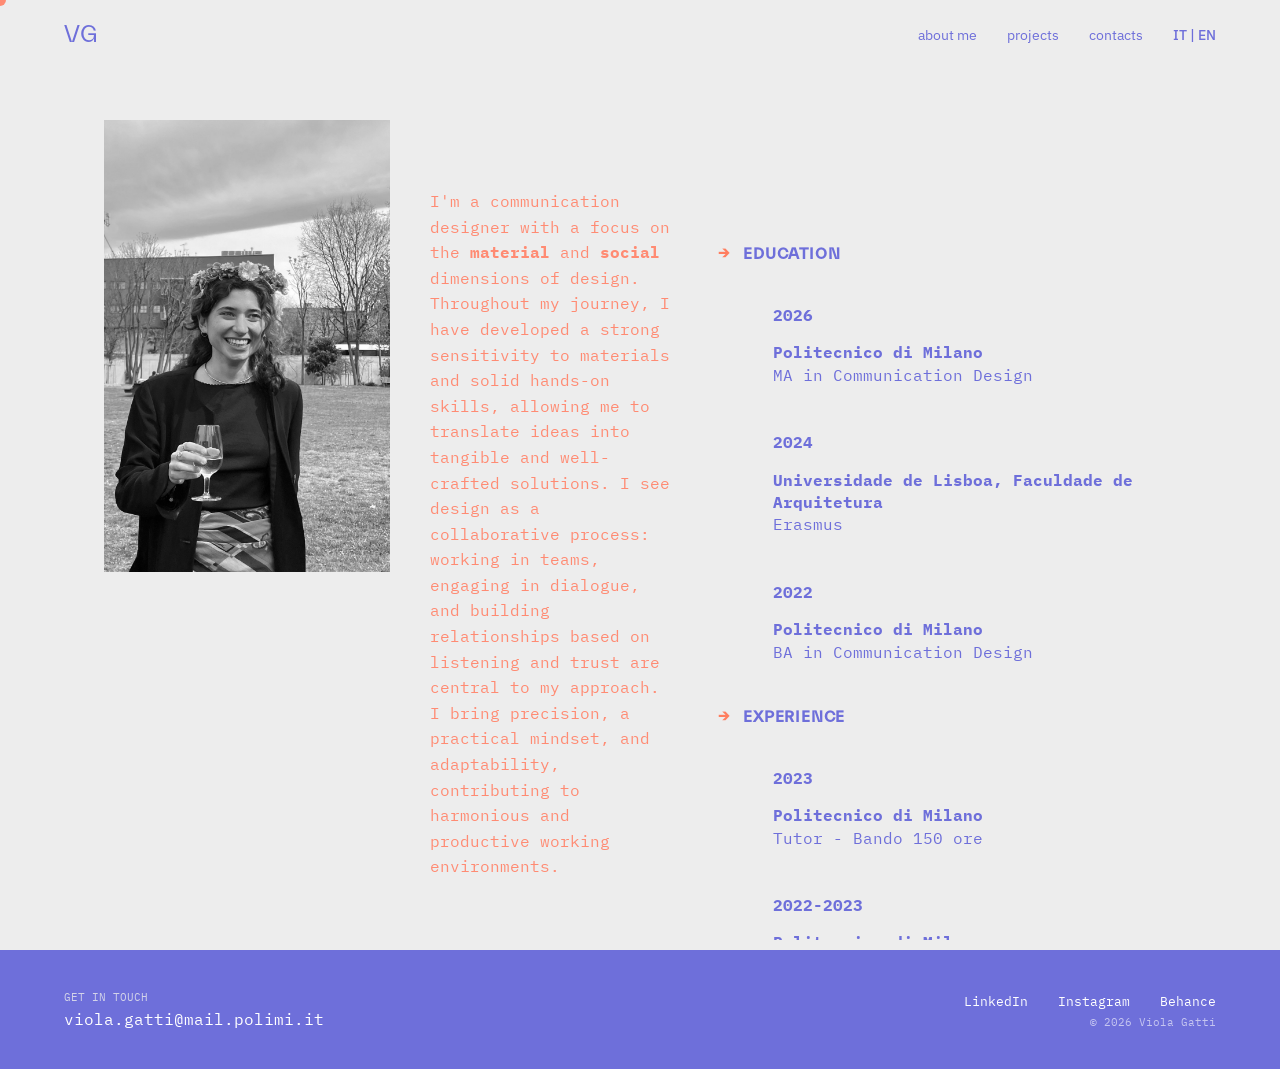
==== about.html @ 00b9f9e7 "cambio font, miglioramento hero mobile, link vimeo" ====
<!DOCTYPE html>
<html lang="it">
<head>
    <meta charset="UTF-8">
    <meta name="viewport" content="width=device-width, initial-scale=1.0">
    <title>About Me | Viola Gatti</title>
    <link rel="stylesheet" href="style.css">
    <link href="https://fonts.googleapis.com/css2?family=IBM+Plex+Sans:wght@400;500&family=IBM+Plex+Mono&display=swap" rel="stylesheet">
    <link href="https://fonts.cdnfonts.com/css/uncut-sans" rel="stylesheet">
</head>
<body>

    <div id="cursor-effect"></div>

 <header>
    <div class="header-content">
        <a href="index.html" class="logo" style="text-decoration: none;">VG</a>
        
        <div class="burger" id="burger">
            <span></span>
            <span></span>
        </div>

        <nav id="nav-menu">
            <a href="about.html">about me</a>
            <a href="projects.html">projects</a>
            <a href="#contacts">contacts</a>
            <span class="lang-switch">IT | EN</span>
        </nav>
    </div>
</header>

    <main class="about-container">
    <!-- Colonna 1: Immagine fissa -->
    <div class="col-image">
        <img src="links/IMG-26marzo.jpg" alt="Viola Gatti" class="fixed-img">
    </div>

    <!-- Colonna 2: Testo Mono al bottom (Larghezza aumentata) -->
    <div class="col-info">
        <div class="info-bottom">
            <p>I'm a communication designer with a focus on the <span class="trigger-word">material</span> and <span class="trigger-word">social</span> dimensions of design. Throughout my journey, I have developed a strong sensitivity to materials and solid hands-on skills, allowing me to translate ideas into tangible and well-crafted solutions. I see design as a collaborative process: working in teams, engaging in dialogue, and building relationships based on listening and trust are central to my approach. I bring precision, a practical mindset, and adaptability, contributing to harmonious and productive working environments.</p>
        </div>
    </div>

    <!-- Colonna 3: Testo lungo (La più larga, scorrevole) -->
    <div class="col-text">
        <div class="scroll-content">
            
            <section class="resume-section">
                <p class="section-title"><span class="arrow">→</span> EDUCATION</p>
                
                <div class="resume-item">
                     <span class="year">2026</span>
                         <p class="details">
                             Politecnico di Milano<br>
                     <span style="font-weight: 400;">MA in Communication Design</span>
                         </p>
                </div>

                <div class="resume-item">
                     <span class="year">2024</span>
                         <p class="details">
                             Universidade de Lisboa, Faculdade de Arquitetura<br>
                     <span style="font-weight: 400;">Erasmus</span>
                         </p>
                </div>

                <div class="resume-item">
                     <span class="year">2022</span>
                         <p class="details">
                             Politecnico di Milano<br>
                     <span style="font-weight: 400;">BA in Communication Design</span>
                         </p>
                </div>
            </section>

            <section class="resume-section">
                <p class="section-title"><span class="arrow">→</span> EXPERIENCE</p>
                
                <div class="resume-item">
                     <span class="year">2023</span>
                         <p class="details">
                             Politecnico di Milano<br>
                     <span style="font-weight: 400;">Tutor - Bando 150 ore</span>
                         </p>
                </div>

               <div class="resume-item">
                     <span class="year">2022-2023</span>
                         <p class="details">
                             Politecnico di Milano<br>
                     <span style="font-weight: 400;">Teaching Assistant at Visual Elements of Design Lab</span>
                         </p>
                </div>

                <div class="resume-item">
                     <span class="year">2022</span>
                         <p class="details">
                             Politecnico di Milano, DCxW Design Department<br>
                     <span style="font-weight: 400;">Collaborator in creative workshops “Tracce 0.18”</span>
                         </p>
                </div>
            </section>
                <a href="links/CV_2026ViolaGatti.pdf" download class="cv-link">
                    <span>DOWNLOAD MY CV</span> &rarr;
                </a>

        </div>
    </div>
</main>
</body>

<footer class="site-footer">
    <div class="footer-content">
        <div class="footer-left">
            <p class="footer-label">Get in touch</p>
            <a href="mailto:viola.gatti@mail.polimi.it" class="footer-email">viola.gatti@mail.polimi.it</a>
        </div>
        <div class="footer-right">
            <div class="social-links">
                <a href="www.linkedin.com/in/viola-gatti-772880324">LinkedIn</a>
                <a href="#">Instagram</a>
                <a href="#">Behance</a>
            </div>
            <p class="copyright">© 2026 Viola Gatti</p>
        </div>
    </div>
</footer>

<div id="hover-preview-container"></div>

<script>
     const cursor = document.getElementById('cursor-effect');
            document.addEventListener('mousemove', (e) => {
        // Usiamo requestAnimationFrame per prestazioni migliori durante lo scroll
        requestAnimationFrame(() => {
            cursor.style.left = e.clientX + 'px';
            cursor.style.top = e.clientY + 'px';
             });
         });
         
                 const burger = document.getElementById('burger');
        const nav = document.getElementById('nav-menu');

        burger.addEventListener('click', () => {
            nav.classList.toggle('active');
            burger.classList.toggle('active'); // Fa incrociare le linee e le colora di arancione
        });

        // Chiudi il menu quando clicchi un link
        document.querySelectorAll('nav a').forEach(link => {
            link.addEventListener('click', () => {
                nav.classList.remove('active');
                burger.classList.remove('active');
            });
        });
        
        // --- LOGICA TRIGGER WORDS ---
const triggers = document.querySelectorAll('.trigger-word');
const previewContainer = document.getElementById('hover-preview-container');
const preloadedImages = {};

// Precaricamento
triggers.forEach(trigger => {
    const src = trigger.getAttribute('data-img');
    if (src) {
        const img = new Image();
        img.src = src;
        preloadedImages[src] = img;
    }
});

triggers.forEach(trigger => {
    trigger.addEventListener('mouseenter', () => {
        const imgSrc = trigger.getAttribute('data-img');
        
        if (preloadedImages[imgSrc]) {
            while (previewContainer.firstChild) {
                previewContainer.removeChild(previewContainer.firstChild);
            }
            
            // Aggiungiamo l'immagine
            previewContainer.appendChild(preloadedImages[imgSrc]);
            previewContainer.style.display = 'block';
        }
    });

    trigger.addEventListener('mousemove', (e) => {
        requestAnimationFrame(() => {
            // Posizionamento rispetto al cursore
            previewContainer.style.left = (e.clientX + 20) + 'px';
            previewContainer.style.top = (e.clientY - 150) + 'px';
        });
    });

    trigger.addEventListener('mouseleave', () => {
        previewContainer.style.display = 'none';
        previewContainer.innerHTML = '';
    });
}); // Qui si chiude correttamente il forEach
</script>
---- style.css ----
@font-face {
    font-family: 'Everett';
    src: url('fonts/Everett-Light.otf') format('opentype');
    font-weight: 300; /* Light */
    font-style: normal;
}

@font-face {
    font-family: 'Everett';
    src: url('fonts/Everett-Regular.otf') format('opentype');
    font-weight: 400; /* Regular */
    font-style: normal;
}

@font-face {
    font-family: 'Everett';
    src: url('fonts/Everett-Medium.otf') format('opentype');
    font-weight: 500; /* Medium */
    font-style: normal;
}

/* Reset e Variabili */
* {
    margin: 0;
    padding: 0;
    box-sizing: border-box;
}

:root {
    --bg-color: #EDEDED;
    --primary: #6E6FDA;
    --secondary: #FF8B73;
    --font-main: 'Everett', sans-serif;
    --font-menu: 'IBM Plex Sans', sans-serif; 
}

body {
    background-color: var(--bg-color);
    font-family: var(--font-main);
    overflow: hidden;
    cursor: none;
}
body, html {
    overflow-x: hidden;
    overflow-y: auto;
    height: auto;
}

/* Header */
header {
    height: 70px;
    width: 100%;
    position: fixed;
    top: 0;
    left: 0;
    display: flex;
    align-items: center;
    padding: 0 5%;
    z-index: 1000;
}

.header-content {
    width: 100%;
    display: flex;
    justify-content: space-between;
    align-items: center;
}

.logo {
    font-weight: medium;
    font-size: 1.5rem;
    color: var(--primary);
}

nav a {
    font-family: var(--font-menu);
    text-decoration: none;
    color: var(--primary);
    margin-left: 30px;
    font-size: 0.85rem;
    font-weight: 400;
    text-transform: lowercase; /* Mantiene about me, projects, contacts minuscoli */
    transition: color 0.3s ease;
    display: block;
}

.lang-switch {
    font-family: var(--font-menu);
    color: var(--primary);
    margin-left: 30px;
    font-size: 0.85rem;
    font-weight: 500; /* Leggermente più marcato per lo switch */
    text-transform: uppercase; /* Forza IT | EN in maiuscolo */
    cursor: pointer;
}

nav a:hover, .lang-switch:hover {
    color: var(--secondary);
}


.about-container {
    width: 100%;
    background-color: var(--bg-color);
    padding: 100px 5% 50px 5%;
    margin-top: 50px;
}

/*--- FOOTER A STRISCIA ---*/
.site-footer {
    width: 100%;
    background-color: var(--primary); /* Colore principale come sfondo */
    padding: 40px 5%; /* Ridotto il padding per renderlo una fascia più compatta */
    margin-top: 0;
    z-index: 100;
}

.footer-content {
    display: flex;
    justify-content: space-between;
    align-items: center; /* Allineamento centrale per un look più pulito */
    margin: 0 auto;
}

.footer-left {
    display: flex;
    flex-direction: column;
    gap: 5px;
}

.footer-label {
    font-family: 'IBM Plex Mono', monospace;
    color: #ededed; /* Colore chiaro per contrasto */
    font-size: 0.7rem;
    text-transform: uppercase;
    margin-bottom: 0;
    opacity: 0.8;
}

.footer-email {
    font-family: 'IBM Plex Mono', monospace; /* Cambiato a Mono per coerenza */
    font-size: 1rem; /* Mail molto più piccola rispetto a prima */
    font-weight: 400;
    color: #ffffff;
    text-decoration: none;
    transition: opacity 0.3s ease;
}

.footer-email:hover {
    opacity: 0.7;
    color: #ffffff; /* Evitiamo che cambi colore se non necessario */
}

.footer-right {
    text-align: right;
    font-family: 'IBM Plex Mono', monospace;
    color: #ffffff;
}

.social-links {
    margin-bottom: 5px;
}

.social-links a {
    color: #ffffff;
    text-decoration: none;
    font-size: 0.8rem;
    margin-left: 20px;
    transition: opacity 0.3s ease;
}

.social-links a:hover {
    opacity: 0.7;
}

.copyright {
    font-size: 0.7rem;
    opacity: 0.6;
    margin: 0;
}

/* Fix per Mobile */
@media screen and (max-width: 768px) {
    .footer-content {
        flex-direction: column;
        align-items: flex-start;
        gap: 30px;
    }
    .footer-right {
        text-align: left;
    }
    .social-links a {
        margin-left: 0;
        margin-right: 15px;
    }
}

/* Cursore Stato normale: Arancione */
#cursor-effect {
    position: fixed;
    width: 12px;
    height: 12px;
    background-color: var(--secondary); /* Arancione */
    border-radius: 50%;
    pointer-events: none;
    z-index: 10000;
    transform: translate(-50%, -50%);
    mix-blend-mode: normal; 
    transition: background-color 0.3s ease, transform 0.2s ease;
}

/* Stato sulla Hero: Diventa Viola */
#cursor-effect.cursor-hero {
    background-color: var(--primary) !important; /* Forza il Viola */
    transform: translate(-50%, -50%) scale(1.2); /* Lo ingrandiamo un po' per l'effetto */
}

/* Opzionale: un leggero feedback quando clicchi */
#cursor-effect:active {
    transform: translate(-50%, -50%) scale(0.8);
}

/* Hero posizionata in fondo con fix per mobile */
.hero {
    height: 100vh;
    height: 100dvh; /* Altezza dinamica che ignora le barre del browser mobile */
    width: 100%;
    display: flex;
    flex-direction: column;
    justify-content: flex-end; 
    padding-bottom: 4vh;
}

.hero-bottom-container {
    width: 100%; /* Larghezza quasi totale */
    margin: 0;
    display: flex;
    flex-direction: column;
}

.hero-subtitle {
    color: var(--primary);
    font-size: 4vw; /* Puoi regolare leggermente se vuoi i caratteri più grandi/piccoli */
    line-height: 1;
    text-transform: lowercase;
    width: 100%; /* Forza la larghezza totale */
    display: flex;
    justify-content: space-between; /* Distribuisce il contenuto sul 100% della riga */
    margin-bottom: 0.5vw;
}

/* Assicurati che anche il titolo abbia la larghezza piena */
.hero-title {
    color: var(--primary);
    font-size: 15.5vw;
    line-height: 0.8;
    white-space: nowrap;
    width: 100%; /* Forza la larghezza totale */
    justify-content: space-between;
    text-align: justify;
    text-align-last: justify; 
    margin: 0;
    letter-spacing: -0.02em; /* Opzionale: per un look più compatto e pro */
    text-decoration: none
}

/* Rimuove la sottolineatura di default e imposta il colore ereditato */
.hero-link {
    text-decoration: none;
    color: inherit; 
    transition: color 0.3s ease;
}

/* Effetto Hover: la scritta diventa arancione */
.hero-link:hover {
    color: var(--secondary); /* Usa la tua variabile arancione */
}

@media screen and (max-width: 768px) {
    /* Ancoraggio estremo al fondo */
    .hero {
        justify-content: flex-end; 
        padding-bottom: 2vh; /* Margine minimo dal bordo inferiore del telefono */
    }

    .hero-bottom-container {
        width: 100%; 
        display:flex;
        padding: 0 1%; /* Margine laterale minimo per far toccare quasi i bordi */
        box-sizing: border-box;
    }

    /* Sottotitolo più grande sopra il titolo */
    .hero-subtitle {
        display: flex;
        flex-direction: row;
        justify-content: space-between; 
        width: 100%;
        font-size: 5.5vw; /* Ingrandito come richiesto */
        margin-bottom: 3px; /* Poco margine sotto rispetto al titolo */
        text-transform: lowercase;
    }

    /* Titolo: Uno sopra l'altro, occupa tutta la larghezza */
    .hero-title {
        flex-direction: column; 
        font-size: 32vw; /* Dimensione massimizzata per l'impatto */
        line-height: 0.8; /* Line-height ridotto per "impacchettare" le scritte */
        width: 100%;
        margin: 0;
        text-align: justify;
    }

    /* Forza VIOLA e GATTI a stirarsi da bordo a bordo */
    .hero-title span {
        display: block;
        width: 100%;
        text-align-last: justify; /* Fondamentale per il full-width su singola parola */
        text-transform: uppercase;
    }
}
/* --- BURGER ICON (DUE LINEE) --- */
.burger {
    display: none; /* NASCOSTO DI BASE SU DESKTOP */
    width: 25px;
    height: 14px;
    position: relative;
    cursor: pointer;
    z-index: 2001;
    flex-direction: column;
    justify-content: space-between;
}

.burger span {
    display: block;
    width: 100%;
    height: 1.5px;
    background-color: var(--primary);
    transition: all 0.3s cubic-bezier(0.16, 1, 0.3, 1);
}

/* Animazione quando il menu è aperto (diventa una X) */
.burger.active span {
    background-color: var(--secondary); /* Diventa arancione */
}

.burger.active span:nth-child(1) {
    transform: translateY(6px) rotate(45deg);
}

.burger.active span:nth-child(2) {
    transform: translateY(-6.5px) rotate(-45deg);
}

/* --- MOBILE RESPONSIVE --- */
@media screen and (max-width: 768px) {
    
    /* MOSTRA IL BURGER SOLO QUI */
    .burger {
        display: flex; 
    }

  /* NASCONDI LA NAVIGAZIONE STANDARD */
    nav {
        position: fixed;
        top: 0;
        left: -100%;
        width: 100%;
        height: 100vh;
        background-color: var(--bg-color);
        display: flex;
        flex-direction: column;
        justify-content: center;
        align-items: center;
        transition: 0.5s cubic-bezier(0.16, 1, 0.3, 1);
        z-index: 1500;
    }

    nav.active {
        left: 0;
    }

    /* Voci del menu: Massa al centro, ma allineate a SX (bandiera) */
   nav a, .lang-switch {
        font-family: 'IBM Plex Mono', monospace;
        font-size: 1.8rem;
        margin: 12px 0;
        text-decoration: none;
        color: var(--primary);
        width: 100%;
        max-width: 220px; 
        text-align: left;
        text-transform: lowercase;
    }

    .lang-switch {
        margin-top: 40px;
        font-size: 1rem;
        text-transform: uppercase;
    }
}
/* --- DESKTOP NAVIGATION (Reset per sicurezza) --- */
@media screen and (min-width: 769px) {
    nav {
        display: flex !important;
        position: static;
        height: auto;
        width: auto;
        background: none;
        flex-direction: row;
        left: 0;
    }
    
    .burger {
        display: none !important; /* Forza la sparizione su desktop */
    }
}
   /* Animazione Burger */
    .burger.toggle span:nth-child(1) {
        transform: rotate(-45deg) translate(-5px, 5px);
    }
    .burger.toggle span:nth-child(2) {
        transform: rotate(45deg) translate(-5px, -5px);
    }

    .hero-bottom-container {
        width: 94%; /* Manteniamo la stessa proporzione del desktop */
        margin: 0 auto;
    }
    
    
/* SPAWN IMMAGINI*/    
  
#image-spawn-container {
    position: fixed;
    top: 0;
    left: 0;
    width: 100%;
    height: 100%;
    pointer-events: none;
    z-index: 1;
}

.spawned-img {
    position: absolute;
    width: 240px;
    height: auto;
    filter: grayscale(100%);
    top: 50%;
    left: 50%;
    transform: translate(-50%, -50%) scale(0);
    opacity: 0;
    transition: transform 0.05s linear, opacity 0.1s linear; 
    will-change: transform;
    pointer-events: none; /* Evita che le immagini blocchino i tocchi successivi */
}

@media screen and (max-width: 768px) {
    .spawned-img {
        width: 160px; /* Più piccole su mobile per non coprire tutto */
    }
}

/* Layout About Me */

.about-container {
    padding-top: 60px;
    height: 100vh;
    display: flex;
    width: 100%;
    overflow: hidden;
    align-items: flex-start;
}

/* Colonna 1: Immagine */
.col-image {
    width: 30%;
    height: calc(100vh - 70px);
    padding: 10px 20px 60px 40px; /* Padding destro ridotto (Gutter) */
    display: flex;
    align-items: flex-start;
}

.fixed-img {
    width: 100%;
    height: auto;
    max-height: 80vh;
    object-fit: contain; /* Assicura che la foto sia visibile interamente */
    -webkit-filter: grayscale(100%); /* Supporto per Safari/Chrome vecchi */
    filter: grayscale(100%);
   transition: filter 0.5s ease;
}

/* Stato al passaggio del mouse: Torna a colori */
.fixed-img:hover {
    -webkit-filter: grayscale(0%);
    filter: grayscale(0%);
}

/* Colonna 2: Info Mono */
.col-info {
    width: 25%;
    height: calc(100vh - 70px);
    padding: 60px 20px; /* Gutter bilanciato ai lati */
    display: flex;
    flex-direction: column;
    justify-content: flex-end;
}

/* Colonna 3: Testo bio */
.col-text {
    width: 45%;
    height: calc(100vh - 70px);
    padding: 15vh 40px 60px 20px; /* Padding sinistro ridotto (Gutter) */
    overflow-y: auto;
    scrollbar-width: none;
}
.col-text::-webkit-scrollbar {
    display: none;
}
/* Stile per le parole trigger */
.trigger-word {
    font-weight: 700;
    color: var(--secondary); /* Resta arancione ma più marcato */
}

/* Titoli sezioni: viola e a sinistra */
.section-title {
    font-family: var(--font-main);
    color: var(--primary); /* Viola #6E6FDA */
    font-size: 1rem;
    font-weight: bold;
    text-transform: uppercase;
    margin-bottom: 40px;
    letter-spacing: 0.05em;
}

/* Contenitore dei testi: tutto viola e sfalsato a destra */
.resume-item {
    font-family: 'IBM Plex Mono', monospace;
    color: var(--primary);
    margin-bottom: 45px;
    font-size: 1rem;
    line-height: 1.4;
    padding-left: 55px; 
}

/* Anno: Bold e staccato */
.year {
    display: block;
    margin-bottom: 15px; 
    font-weight: 700; /* Bold deciso */
}

/* Nome Istituto e dettagli: Bold solo sulla prima riga/istituto */
.details {
    color: var(--primary);
    font-weight: 700; /* Rende tutto il blocco grassetto */
}

/* Se vuoi che solo il nome dell'istituto sia bold e il resto (es. MA in Design) sia regular,
   possiamo fare così nel CSS: */
.details br + span, 
.details em {
    font-weight: 400; /* Questo servirebbe se volessi differenziare dentro il blocco */
}

.info-bottom p {
    font-family: 'IBM Plex Mono', monospace;
    color: var(--secondary);
    font-size: 1rem;
    line-height: 1.6;
}
.cv-link {
    display: inline-block;
    font-family: 'IBM Plex Mono', monospace;
    color: var(--secondary); /* Arancione */
    text-transform: uppercase;
    font-size: 0.9rem;
    margin-top: 60px;
    margin-bottom: 80px;
    padding-left: 40px;
    text-decoration: none; /* Rimuove ogni sottolineatura di default */
    transition: all 0.3s ease;
}

/* Questa è la riga sotto la scritta */
.cv-link span {
    border-bottom: 1px solid var(--secondary);
    padding-bottom: 2px;
}

.cv-link:hover {
    opacity: 0.7;
    transform: translateX(10px); /* Sposta tutto il blocco leggermente a destra */
}

/* --- ADAPTIVE LAYOUT (MOBILE) --- */

@media screen and (max-width: 768px) {
    .about-container {
        flex-direction: column; /* Impila le colonne verticalmente */
        height: auto;           /* Permette alla pagina di allungarsi */
        overflow-y: visible;    /* Abilita lo scroll naturale */
        padding-top: 100px;     /* Più spazio per l'header mobile */
    }

    /* Colonna 1: Immagine */
    .col-image {
        width: 100%;
        height: auto;
        padding: 20px 5%;     /* Margini laterali uniformi */
        justify-content: center;
    }

    .fixed-img {
        max-height: 50vh;      /* Non troppo grande per lasciare spazio al testo */
        filter: grayscale(0%); /* Sempre a colori su mobile */
    }

    /* Colonna 2: Testo di presentazione (Info Mono) */
    .col-info {
        width: 100%;
        height: auto;
        padding: 30px 5%;
        justify-content: flex-start; /* Su mobile meglio allineato in alto */
    }

    .info-bottom p {
        font-size: 0.95rem;    /* Leggermente più piccolo per leggibilità */
        text-align: left;
    }

    /* Colonna 3: Curriculum */
    .col-text {
        width: 100%;
        height: auto;
        padding: 40px 5%;      /* Reset del padding 20vh del desktop */
        overflow-y: visible;   /* Lo scroll è gestito dal body */
    }

    /* Ottimizzazione dettagli curriculum */
    .resume-item {
        padding-left: 0;       /* Rimuoviamo lo sbalzo a destra per guadagnare spazio */
        margin-bottom: 35px;
    }

    .section-title {
        margin-bottom: 25px;
        font-size: 0.9rem;
    }

    .cv-link {
        padding-left: 0;       /* Allineato a sinistra */
        margin-top: 20px;
        margin-bottom: 60px;
        width: 100%;
        text-align: left;
    }
}
/* --- Pagina Projects --- */

.body-projects {
    background-color: #ededed !important;
    overflow-y: auto !important;
    cursor: none;
}

.projects-container {
    padding-top: 140px;
    padding-bottom: 100px;
    background-color: #ededed;
}

.projects-list {
   width: 90%;
    margin: 0 auto;
    border-top: 1px solid var(--primary);
    position: relative;
    z-index: 1;
}

.project-item {
    display: flex;
    justify-content: space-between;
    align-items: center;
    padding: 30px 0; /* Un po' più compatto */
    text-decoration: none;
    border-bottom: 1px solid var(--primary);
    position: relative;
    z-index: auto;
}

.project-item:hover .project-name,
.project-item:hover .project-category {
    color: var(--secondary); /* Diventa arancione */
}

.project-name, 
.project-category {
    transition: color 0.3s ease;
    pointer-events: none; /* Evita che il mouse "inciampi" sul testo durante lo scroll */
}

.project-name {
    font-family: var(--font-main);
    font-size: 2.8rem;
    color: var(--primary);
    text-transform: uppercase;
    width: 35%; /* Occupa la parte sinistra */
}

.project-category {
    font-family: 'IBM Plex Mono', monospace;
    font-size: 0.9rem;
    color: var(--primary);
    width: 35%; /* Occupa la parte destra */
    text-align: right;
}

/* --- Container Foto: Fascia Centrale --- */
#hover-container {
    position: fixed;
    top: 0;
    left: 0;
    width: 100%;
    height: 100%;
    pointer-events: none;
    z-index: 9999; 
    opacity: 0;
    /* La transizione solo sull'opacity rende l'ingresso fluido ma istantaneo */
    transition: opacity 0.15s ease-in-out;
}

.floating-img {
    position: absolute;
    width: 180px; /* Leggermente più grandi */
    height: auto;
    border-radius: 2px;
    box-shadow: 0 10px 30px rgba(0,0,0,0.12);
    will-change: transform; /* Ottimizza il rendering della GPU */
    /* Rimuoviamo transition: transform per evitare lag nel movimento col mouse */
}
@media screen and (max-width: 768px) {
    #hover-container {
        display: none;
    }
}

/* --- zonzo --- */

/* --- Fix Globali per lo Scroll --- */
.project-detail-container {
    padding-top: 80px; /* Spazio per l'header */
    height: 100vh;
    display: flex;
    width: 100%;
    overflow: hidden; /* Blocca lo scroll globale */
    background-color: #ededed;
}

/* Colonna Gallery: SCORRE */
.col-gallery {
    width: 65%;
    height: calc(100vh - 80px);
    padding: 25px 1vw 2vw 3vw;
    overflow-y: auto; /* Solo questa colonna scorre */
    display: flex;
    flex-direction: column;
    gap: 50px;
    scrollbar-width: none; /* Nasconde scrollbar Firefox */
}

.col-gallery::-webkit-scrollbar {
    display: none; /* Nasconde scrollbar Chrome/Safari */
}

.fixed-vid {
    width: 100%;
    height: auto;
    max-height: 80vh;
    object-fit: contain;
    filter: none;
    -webkit-filter: none;
    cursor: pointer;
    outline: none;
}

.fixed-vid:hover {
    filter: none;
    transform: none;
}

/* Colonna Sidebar: FERMA */
.col-sidebar {
    width: 35%;
    height: calc(100vh - 80px);
    padding: 25px 3vw 2vw 1vw;
    display: flex;
    flex-direction: column;
    justify-content: space-between; /* Titolo su, descrizione giù */
    background-color: #ededed;
}

/* --- Stilizzazione Testi --- */

.project-title {
    font-family: var(--font-main);
    font-weight: 500; /* Richiama Everett-Medium */
    font-size: 2rem;
    color: var(--primary);
    width: 100%;
    margin: 0;
}

.project-subtitle {
    font-family: var(--font-main);
    font-size: 1.5rem;
    color: var(--primary);
    text-transform: lowercase; /* Minuscolo */
    margin-top: 10px;
    margin-bottom: 0;
}

.divider-line {
    width: 100%;
    height: 1.5px;
    background-color: #6e6fda;
    margin: 15px 0 15px 0;
}

.meta-data {
    font-family: 'IBM Plex Mono', monospace;
    font-size: 0.7rem;
    color: var(--secondary);
    text-transform: uppercase;
    line-height: 1.6;
}

.description-text {
    font-family: 'IBM Plex Mono', monospace;
    font-size: 0.9rem;
    color: #6e6fda;
    line-height: 1.5;
    margin-top: 20px;
}

/* --- Stilizzazione Gallery --- */

.item-title {
    font-family: 'IBM Plex Mono', monospace;
    font-size: 1.2rem;
    color: #6e6fda;
    margin-bottom: 10px;
}

.arrow { 
    color: #ff7e5f; 
    margin-right: 8px;
}

.gallery-item img {
    width: 100%;
    height: auto;
    filter: grayscale(100%);
    transition: filter 0.5s ease;
}

.gallery-item img:hover { filter: grayscale(0%); }

.item-caption {
    font-family: 'IBM Plex Mono', monospace;
    color: #ff7e5f;
    font-size: 0.75rem;
    margin-top: 8px;
    line-height: 1.4;
}
.insta-link {
    color: #ff7e5f; /* Il tuo arancione */
    text-decoration: underline; /* Rimuove la sottolineatura brutta di default */
    font-weight: 700; /* Lo rende un po' più evidente */
    border-bottom: 1px solid transparent; /* Prepariamo la linea per l'hover */
    transition: all 0.3s ease;
}

.insta-link:hover {
    border-bottom: 1px solid #ff7e5f; /* La sottolineatura appare solo al passaggio del mouse */
    opacity: 0.8;
}

/* Contenitore per le tre immagini */
.image-row {
    display: flex;
    flex-direction: row; /* Le mette in riga */
    gap: 15px;           /* Spazio tra le immagini */
    width: 100%;
    justify-content: center;
}

/* Regola specifica per le immagini dentro la riga */
.image-row img {
    width: calc(33.33% - 10px); /* Divide lo spazio in 3 parti uguali */
    height: auto;
    object-fit: contain;        /* Mantiene le proporzioni originali */
    filter: grayscale(100%);
    transition: filter 0.5s ease;
}

.centered-row {
    justify-content: center;
    gap: 40px; 
    width: 100%;
    margin: 30px 0;
}

centered-row img {
    width: calc(33.33% - 10px); 
    height: auto;
    object-fit: contain;
    filter: grayscale(100%);
    transition: filter 0.5s ease;
}

.centered-row img:hover {
    filter: grayscale(0%);

}
/* L'hover continua a funzionare come per le altre */
.image-row img:hover {
    filter: grayscale(0%);
}


#appzonzo {
    display: flex;
    flex-direction: row;
    /* Aumenta questo valore per dare più o meno spazio (padding) tra le immagini */
    gap: 42px; 
    width: 100%;
    /* Spazio extra sopra e sotto il blocco se necessario */
    padding: 40px 5%;
}

#appzonzo img {
    /* Usiamo calc per sottrarre lo spazio del gap e avere 3 colonne perfette */
    width: calc(33.33% - 27px); 
    height: auto;
    object-fit: contain;
    filter: grayscale(100%);
    transition: filter 0.5s ease;
}

#appzonzo img:hover {
    filter: grayscale(0%);
}

/* --- CLASSE GIF UNIVERSALE --- */
.css-gif {
    position: relative;
    width: 100%;
    line-height: 0; /* Rimuove spazi bianchi indesiderati sotto l'immagine */
}

.css-gif img {
    width: 100%;
    height: auto;
    filter: grayscale(100%);
    transition: filter 0.5s ease;
    /* Animazione: 8 secondi totale, infinita */
    animation: gifLikeAnimation 8s infinite;
    opacity: 0;
}

/* Sovrapponiamo tutte le immagini tranne la prima */
.css-gif img:not(:first-child) {
    position: absolute;
    top: 0;
    left: 0;
}

/* La prima immagine NON è absolute così da dare l'altezza corretta al contenitore */
.css-gif img:first-child {
    position: relative;
}

/* Ritardi (Delay) per ogni immagine */
.css-gif img:nth-child(1) { animation-delay: 0s; }
.css-gif img:nth-child(2) { animation-delay: 2s; }
.css-gif img:nth-child(3) { animation-delay: 4s; }
.css-gif img:nth-child(4) { animation-delay: 6s; }
.css-gif img:nth-child(5) { animation-delay: 8s; }
.css-gif img:nth-child(6) { animation-delay: 10s; }
.css-gif img:nth-child(7) { animation-delay: 12s; }

/* L'animazione: appare, resta visibile, scompare */
@keyframes gifLikeAnimation {
    0%   { opacity: 0; }
    5%   { opacity: 1; } /* Entrata veloce */
    25%  { opacity: 1; } /* Resta visibile */
    30%  { opacity: 0; } /* Scompare */
    100% { opacity: 0; } /* Resta invisibile fino al prossimo ciclo */
}

/* --- Fix Versione Mobile Progetti --- */
@media screen and (max-width: 768px) {
    .project-detail-container {
        display: flex !important;
        flex-direction: column-reverse !important; /* Inverte l'ordine: Sidebar (testo) sopra, Gallery sotto */
        height: auto !important;
        overflow: visible !important;
    }

    /* Forza entrambe le colonne a occupare tutta la larghezza */
    .col-gallery, 
    .col-sidebar, 
    .project-sidebar { 
        width: 100% !important;
        height: auto !important;
        padding: 40px 5% !important;
        overflow: visible !important;
        position: relative !important;
    }

    /* Rimuove lo spazio eccessivo in cima alla gallery ora che è sotto */
    .col-gallery {
        padding-top: 0 !important; 
        gap: 50px !important; /* Distanza tra un'immagine e l'altra */
    }

    /* Le righe di immagini (2 o 3 foto) diventano una colonna singola */
    .image-row, 
    .centered-row, 
    #appzonzo {
        flex-direction: column !important;
        align-items: center !important;
        gap: 20px !important;
    }

    .image-row img, 
    .centered-row img, 
    #appzonzo img {
        width: 100% !important;
        max-width: none !important;
    }
}
.vimeo-container {
    position: relative;
    padding-bottom: 56.25%; /* Ratio 16:9 */
    height: 0;
    overflow: hidden;
    width: 100%;
    background-color: #000; /* Sfondo nero mentre carica */
}

.vimeo-container iframe {
    position: absolute;
    top: 0;
    left: 0;
    width: 100%;
    height: 100%;
    
    /* Il filtro si applica al video */
    filter: grayscale(100%);
    transition: filter 0.5s ease;
}

/* Quando il video ha la classe 'is-playing', rimuoviamo il grayscale */
.vimeo-container.is-playing iframe {
    filter: grayscale(0%) !important;
}

/* Mantieni il resto del tuo CSS per l'hover */
.vimeo-container iframe {
    filter: grayscale(100%);
    transition: filter 0.5s ease;
}

.vimeo-container:hover iframe {
    filter: grayscale(0%);
}

/* --- Progetti Correlati --- */
.related-projects {
    width: 100%;
    border-top: 1px solid var(--primary);
    margin-top: 60px;
    padding-top: 20px;
}

.related-item {
    display: flex;
    justify-content: space-between;
    align-items: center;
    padding: 15px 0;
    border-bottom: 1px solid #ddd;
    text-decoration: none;
    color: var(--primary);
    font-family: 'IBM Plex Mono', monospace;
    font-size: 0.9rem;
    transition: color 0.3s ease;
}

.related-item:hover {
    color: var(--secondary); /* Diventa arancione al passaggio */
}

.rel-cat {
    font-size: 0.8rem;
    opacity: 0.6;
}

/* --- Fix Mobile --- */
@media screen and (max-width: 768px) {
    .project-detail-container {
        flex-direction: column-reverse; /* Testo sopra, immagini sotto su mobile */
        padding: 80px 20px;
    }
    .project-sidebar, .project-gallery-grid {
        width: 100%;
        height: auto;
        position: relative;
        top: 0;
        padding-right: 0;
    }
}

/* --- ADAPTIVE / MOBILE --- */

@media screen and (max-width: 768px) {
    .project-detail-container {
        flex-direction: column;
    }

    .project-sidebar {
        width: 100%;
        height: auto;
        position: relative;
        top: 0;
        padding: 40px 5%;
    }

    .project-gallery-grid {
        width: 100%;
        padding: 20px 5%;
        grid-template-columns: 1fr;
        gap: 60px;
    }

    .sidebar-content {
        height: auto;
        display: block;
    }

    .project-detail-title {
        font-size: 1.8rem;
        margin-bottom: 20px;
    }


    .grid-item.w-50, .grid-item.w-100 {
        grid-column: span 1;
    }

    .grid-item.offset-top {
        margin-top: 0;
    }

    .orange-caption {
        width: 100%; /* Su mobile occupa tutto e si allinea a sx */
        text-align: left;
    }
}
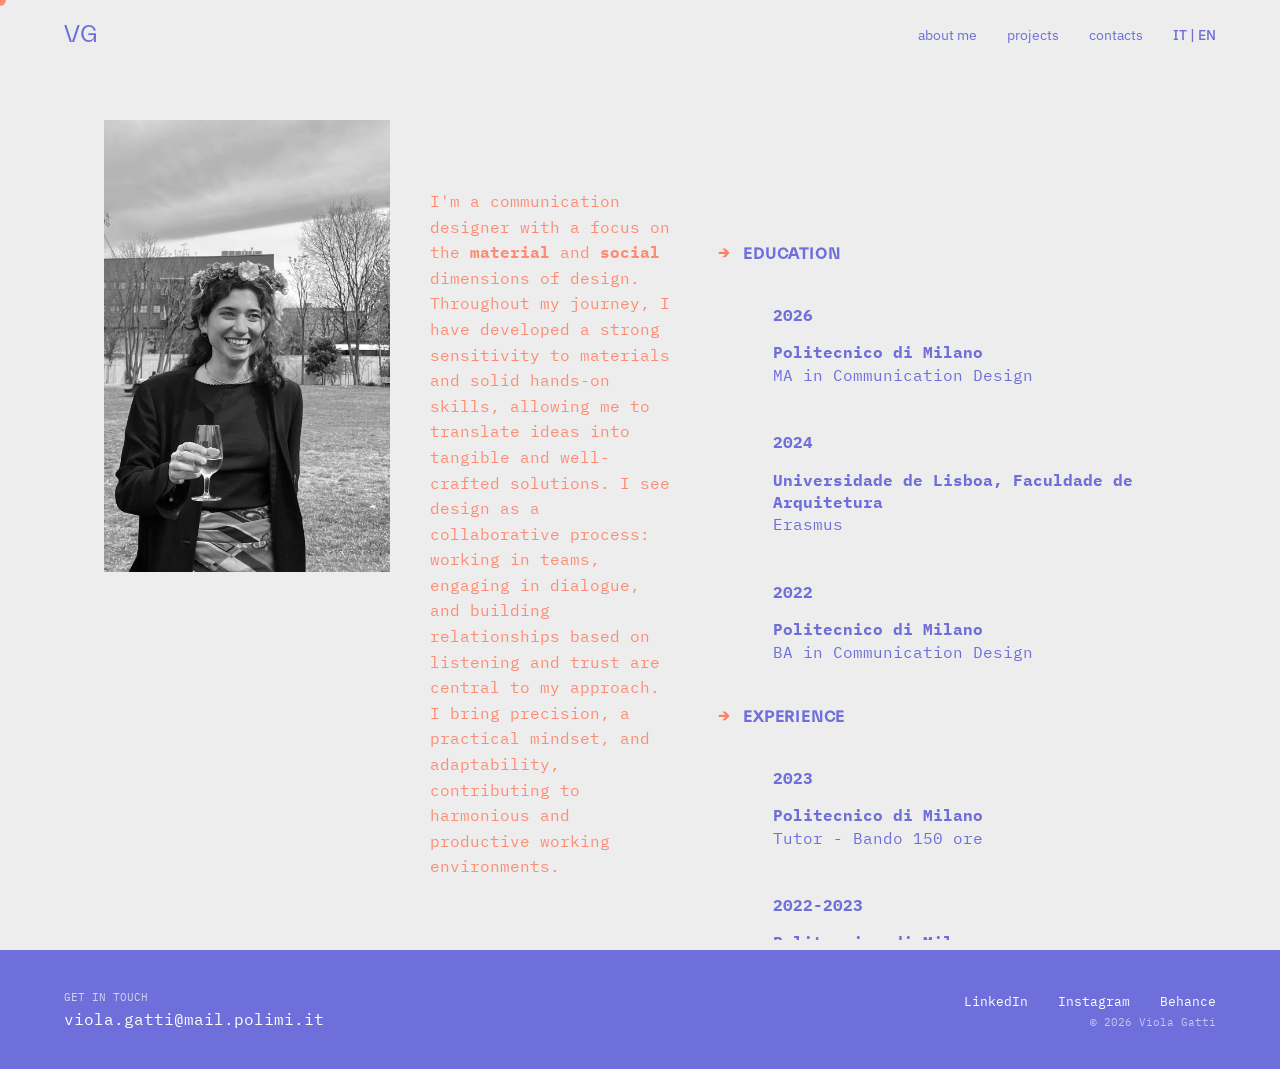
==== commit 727fcbbb: "immagini webp" ====
--- a/about.html
+++ b/about.html
@@ -33,7 +33,7 @@
     <main class="about-container">
     <!-- Colonna 1: Immagine fissa -->
     <div class="col-image">
-        <img src="links/IMG-26marzo.jpg" alt="Viola Gatti" class="fixed-img">
+        <img src="links/IMG-26marzo.webp" alt="Viola Gatti" class="fixed-img">
     </div>
 
     <!-- Colonna 2: Testo Mono al bottom (Larghezza aumentata) -->
@@ -119,7 +119,7 @@
         </div>
         <div class="footer-right">
             <div class="social-links">
-                <a href="www.linkedin.com/in/viola-gatti-772880324">LinkedIn</a>
+             <a href="https://www.linkedin.com/in/viola-gatti-772880324" target="_blank">LinkedIn</a>
                 <a href="#">Instagram</a>
                 <a href="#">Behance</a>
             </div>
--- a/style.css
+++ b/style.css
@@ -668,15 +668,15 @@
 }
 
 .projects-container {
-    padding-top: 140px;
+    padding-top: 150px;
     padding-bottom: 100px;
     background-color: #ededed;
 }
 
 .projects-list {
-   width: 90%;
+    width: 90%;
     margin: 0 auto;
-    border-top: 1px solid var(--primary);
+    border-top: 1.5px solid var(--primary);
     position: relative;
     z-index: 1;
 }
@@ -687,7 +687,7 @@
     align-items: center;
     padding: 30px 0; /* Un po' più compatto */
     text-decoration: none;
-    border-bottom: 1px solid var(--primary);
+    border-bottom: 1.5px solid var(--primary);
     position: relative;
     z-index: auto;
 }
@@ -832,7 +832,7 @@
 
 .meta-data {
     font-family: 'IBM Plex Mono', monospace;
-    font-size: 0.7rem;
+    font-size: 0.8rem;
     color: var(--secondary);
     text-transform: uppercase;
     line-height: 1.6;
@@ -872,7 +872,7 @@
 .item-caption {
     font-family: 'IBM Plex Mono', monospace;
     color: #ff7e5f;
-    font-size: 0.75rem;
+    font-size: 0.85rem;
     margin-top: 8px;
     line-height: 1.4;
 }
@@ -1080,34 +1080,25 @@
     filter: grayscale(0%);
 }
 
-/* --- Progetti Correlati --- */
-.related-projects {
-    width: 100%;
-    border-top: 1px solid var(--primary);
-    margin-top: 60px;
-    padding-top: 20px;
-}
-
-.related-item {
-    display: flex;
-    justify-content: space-between;
-    align-items: center;
-    padding: 15px 0;
-    border-bottom: 1px solid #ddd;
-    text-decoration: none;
+.similar-projects {
+    width: 94%; /* Allineato al container principale */
+    margin: 4rem auto; /* Spazio dal contenuto sopra */
+}
+
+/*progetti simili*/
+.section-label {
+    font-family: var(--font-main);
+    font-size: 0.9rem;
     color: var(--primary);
-    font-family: 'IBM Plex Mono', monospace;
-    font-size: 0.9rem;
-    transition: color 0.3s ease;
-}
-
-.related-item:hover {
-    color: var(--secondary); /* Diventa arancione al passaggio */
-}
-
-.rel-cat {
-    font-size: 0.8rem;
-    opacity: 0.6;
+    margin: 1rem 0 1rem 0;
+    text-transform: uppercase;
+    letter-spacing: 0.05em;
+}
+
+.similar-list {
+    display: flex;
+    flex-direction: column;
+    
 }
 
 /* --- Fix Mobile --- */
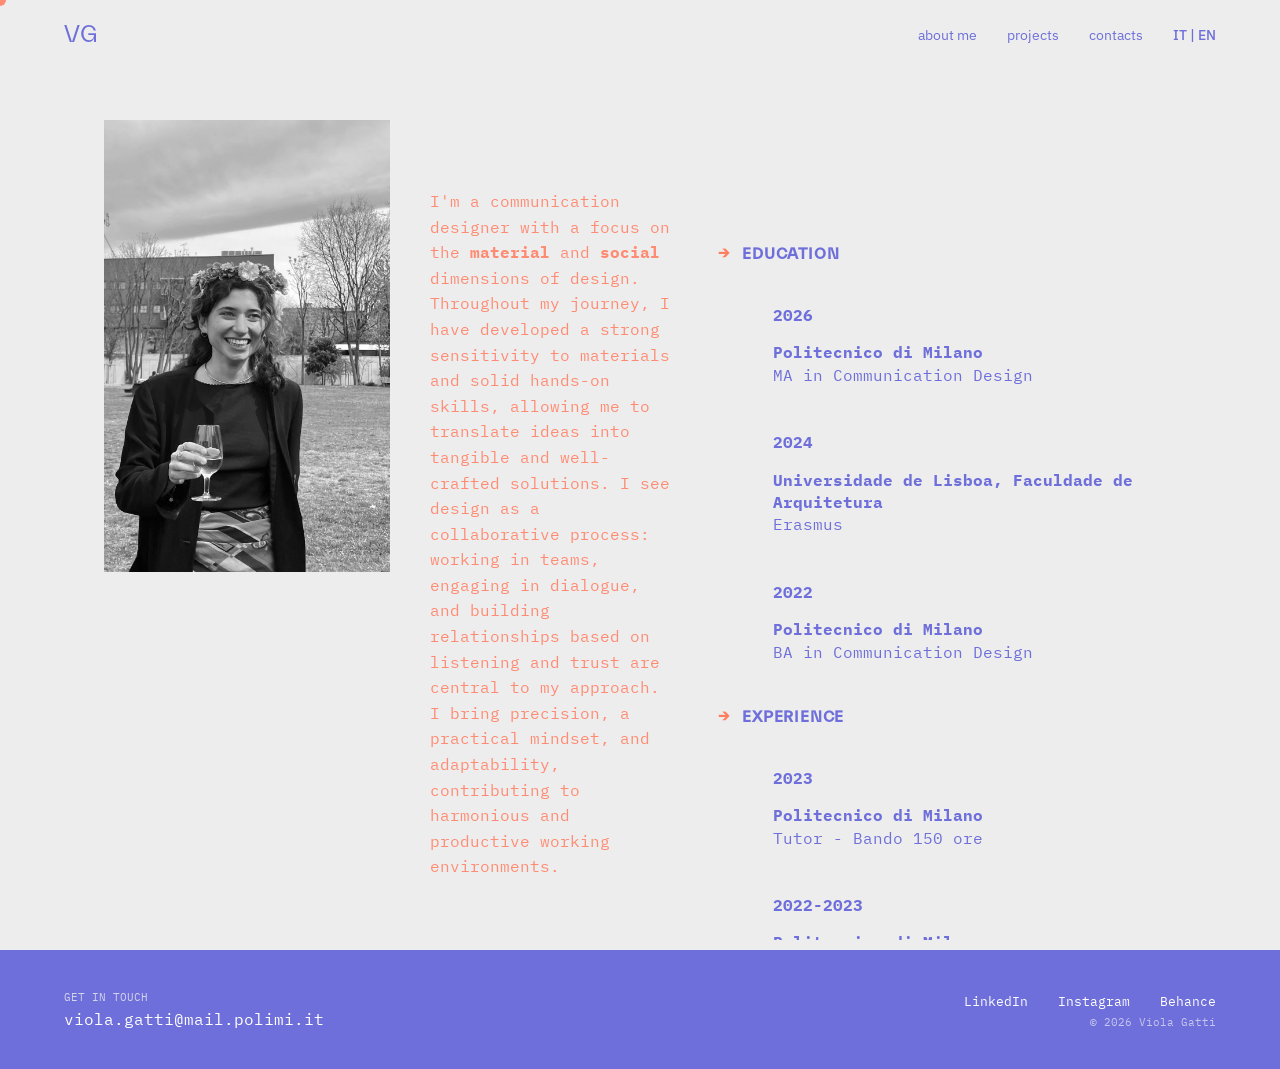
==== commit b4adea91: "img mobile a colori quando scorro" ====
--- a/about.html
+++ b/about.html
@@ -198,5 +198,27 @@
         previewContainer.style.display = 'none';
         previewContainer.innerHTML = '';
     });
-}); // Qui si chiude correttamente il forEach
+}); 
+document.addEventListener("DOMContentLoaded", () => {
+    // Selezioniamo sia le immagini che i contenitori vimeo
+    const elementsToWatch = document.querySelectorAll('.gallery-item img, .vimeo-container, .col-image');
+
+    const observerOptions = {
+        root: null, // usa il viewport
+        rootMargin: '-30% 0px -30% 0px', // "Taglia" l'area di attivazione al centro
+        threshold: 0.5 // l'elemento deve essere visibile almeno al 50%
+    };
+
+    const observer = new IntersectionObserver((entries) => {
+        entries.forEach(entry => {
+            if (entry.isIntersecting) {
+                entry.target.classList.add('active-mobile');
+            } else {
+                entry.target.classList.remove('active-mobile');
+            }
+        });
+    }, observerOptions);
+
+    elementsToWatch.forEach(el => observer.observe(el));
+});
 </script>
--- a/style.css
+++ b/style.css
@@ -233,21 +233,34 @@
 }
 
 .hero-bottom-container {
-    width: 100%; /* Larghezza quasi totale */
-    margin: 0;
+    width: 96%; /* Larghezza quasi totale */
+    margin: 0 auto;
     display: flex;
     flex-direction: column;
 }
 
 .hero-subtitle {
     color: var(--primary);
-    font-size: 4vw; /* Puoi regolare leggermente se vuoi i caratteri più grandi/piccoli */
+    font-family: var(--font-main); /* Assicurati che usi Everett */
+    font-size: 4vw; 
     line-height: 1;
     text-transform: lowercase;
-    width: 100%; /* Forza la larghezza totale */
-    display: flex;
-    justify-content: space-between; /* Distribuisce il contenuto sul 100% della riga */
+    width: 100%; 
+    display: flex;
+    justify-content: space-between; 
     margin-bottom: 0.5vw;
+}
+
+.hero-sub-link {
+    text-decoration: none; /* Rimuove la sottolineatura */
+    color: inherit;        /* Prende il viola dalla variabile --primary del padre */
+    transition: color 0.2s ease; /* Transizione veloce e fluida */
+    cursor: pointer;
+}
+
+/* L'hover colora solo la parola su cui si trova il mouse */
+.hero-sub-link:hover {
+    color: var(--secondary); /* Diventa arancione */
 }
 
 /* Assicurati che anche il titolo abbia la larghezza piena */
@@ -280,15 +293,15 @@
 @media screen and (max-width: 768px) {
     /* Ancoraggio estremo al fondo */
     .hero {
-        justify-content: flex-end; 
-        padding-bottom: 2vh; /* Margine minimo dal bordo inferiore del telefono */
+        justify-content: center; 
     }
 
     .hero-bottom-container {
-        width: 100%; 
         display:flex;
         padding: 0 1%; /* Margine laterale minimo per far toccare quasi i bordi */
         box-sizing: border-box;
+        width: 94%; /* Manteniamo la stessa proporzione del desktop */
+        margin: 0 auto;
     }
 
     /* Sottotitolo più grande sopra il titolo */
@@ -298,7 +311,7 @@
         justify-content: space-between; 
         width: 100%;
         font-size: 5.5vw; /* Ingrandito come richiesto */
-        margin-bottom: 3px; /* Poco margine sotto rispetto al titolo */
+        margin-bottom: 16px; /* Poco margine sotto rispetto al titolo */
         text-transform: lowercase;
     }
 
@@ -306,6 +319,7 @@
     .hero-title {
         flex-direction: column; 
         font-size: 32vw; /* Dimensione massimizzata per l'impatto */
+        /* font-weight: 500; */
         line-height: 0.8; /* Line-height ridotto per "impacchettare" le scritte */
         width: 100%;
         margin: 0;
@@ -319,7 +333,48 @@
         text-align-last: justify; /* Fondamentale per il full-width su singola parola */
         text-transform: uppercase;
     }
-}
+    .hero-link:hover {
+    color: var(--primary); /* Usa la tua variabile arancione */
+}
+
+
+}
+/* SPAWN IMMAGINI*/    
+#spawn-container {
+    position: fixed;
+    top: 0;
+    left: 0;
+    width: 100vw;
+    height: 100vh;
+    pointer-events: none; /* Indispensabile per cliccare quello che c'è sotto */
+    z-index: 999;
+}
+
+.spawned-img {
+    position: absolute; /* Rispetto al container fixed */
+    width: 160px;
+    height: auto;
+    opacity: 0;
+    transform: translate(-50%, -50%) scale(0.3);
+    transition: 
+        transform 0.8s cubic-bezier(0.2, 0.8, 0.2, 1), 
+        opacity 0.6s ease-out,
+        filter 0.3s ease;
+    pointer-events: none;
+    filter: grayscale(100%) drop-shadow(0 5px 15px rgba(0,0,0,0.1));
+}
+
+.spawned-img.visible {
+    opacity: 1;
+    transform: translate(-50%, -50%) scale(1);
+}
+
+@media screen and (max-width: 768px) {
+    .spawned-img {
+        width: 120px; /* Più piccole su mobile per non coprire tutto */
+    }
+}
+
 /* --- BURGER ICON (DUE LINEE) --- */
 .burger {
     display: none; /* NASCOSTO DI BASE SU DESKTOP */
@@ -416,6 +471,7 @@
         display: none !important; /* Forza la sparizione su desktop */
     }
 }
+
    /* Animazione Burger */
     .burger.toggle span:nth-child(1) {
         transform: rotate(-45deg) translate(-5px, 5px);
@@ -424,43 +480,9 @@
         transform: rotate(45deg) translate(-5px, -5px);
     }
 
-    .hero-bottom-container {
-        width: 94%; /* Manteniamo la stessa proporzione del desktop */
-        margin: 0 auto;
-    }
+   
     
     
-/* SPAWN IMMAGINI*/    
-  
-#image-spawn-container {
-    position: fixed;
-    top: 0;
-    left: 0;
-    width: 100%;
-    height: 100%;
-    pointer-events: none;
-    z-index: 1;
-}
-
-.spawned-img {
-    position: absolute;
-    width: 240px;
-    height: auto;
-    filter: grayscale(100%);
-    top: 50%;
-    left: 50%;
-    transform: translate(-50%, -50%) scale(0);
-    opacity: 0;
-    transition: transform 0.05s linear, opacity 0.1s linear; 
-    will-change: transform;
-    pointer-events: none; /* Evita che le immagini blocchino i tocchi successivi */
-}
-
-@media screen and (max-width: 768px) {
-    .spawned-img {
-        width: 160px; /* Più piccole su mobile per non coprire tutto */
-    }
-}
 
 /* Layout About Me */
 
@@ -603,7 +625,7 @@
         flex-direction: column; /* Impila le colonne verticalmente */
         height: auto;           /* Permette alla pagina di allungarsi */
         overflow-y: visible;    /* Abilita lo scroll naturale */
-        padding-top: 100px;     /* Più spazio per l'header mobile */
+        padding-top: 60px;     /* Più spazio per l'header mobile */
     }
 
     /* Colonna 1: Immagine */
@@ -642,13 +664,13 @@
 
     /* Ottimizzazione dettagli curriculum */
     .resume-item {
-        padding-left: 0;       /* Rimuoviamo lo sbalzo a destra per guadagnare spazio */
+        padding-left: 26px;       /* Rimuoviamo lo sbalzo a destra per guadagnare spazio */
         margin-bottom: 35px;
     }
 
     .section-title {
         margin-bottom: 25px;
-        font-size: 0.9rem;
+        font-size: 1.1rem;
     }
 
     .cv-link {
@@ -729,6 +751,7 @@
     pointer-events: none;
     z-index: 9999; 
     opacity: 0;
+    background: none !important;
     /* La transizione solo sull'opacity rende l'ingresso fluido ma istantaneo */
     transition: opacity 0.15s ease-in-out;
 }
@@ -738,13 +761,18 @@
     width: 180px; /* Leggermente più grandi */
     height: auto;
     border-radius: 2px;
-    box-shadow: 0 10px 30px rgba(0,0,0,0.12);
-    will-change: transform; /* Ottimizza il rendering della GPU */
-    /* Rimuoviamo transition: transform per evitare lag nel movimento col mouse */
+    will-change: opacity, transform; /* Ottimizza il rendering della GPU */
+    background: transparent !important; /* Forza lo sfondo vuoto */
+    backface-visibility: hidden;         /* Previene glitch di rendering */
+    -webkit-user-drag: none;  
+    mix-blend-mode: multiply;           
 }
 @media screen and (max-width: 768px) {
     #hover-container {
         display: none;
+    }
+    .project-name {
+        font-size: 2.4rem;
     }
 }
 
@@ -857,7 +885,13 @@
 
 .arrow { 
     color: #ff7e5f; 
-    margin-right: 8px;
+    margin-right: 7px;
+    font-family: var(--font-main);
+    font-size: 1rem;
+    font-weight: bold;
+    text-transform: uppercase;
+    margin-bottom: 40px;
+    letter-spacing: 0.05em;
 }
 
 .gallery-item img {
@@ -1021,6 +1055,9 @@
         overflow: visible !important;
         position: relative !important;
     }
+    .arrow { 
+    color: #ff7e5f; 
+}
 
     /* Rimuove lo spazio eccessivo in cima alla gallery ora che è sotto */
     .col-gallery {
@@ -1161,5 +1198,19 @@
         width: 100%; /* Su mobile occupa tutto e si allinea a sx */
         text-align: left;
     }
-}
-
+    .vimeo-container iframe,
+    .col-image img,
+    .gallery-item img {
+        filter: grayscale(100%);
+        transition: filter 0.4s ease;
+    }
+
+    /* Classe che applicheremo col JavaScript */
+    .vimeo-container.active-mobile iframe,
+    .col-image img.active-mobile,
+    .gallery-item img.active-mobile {
+        filter: grayscale(0%) !important;
+    }
+}
+
+
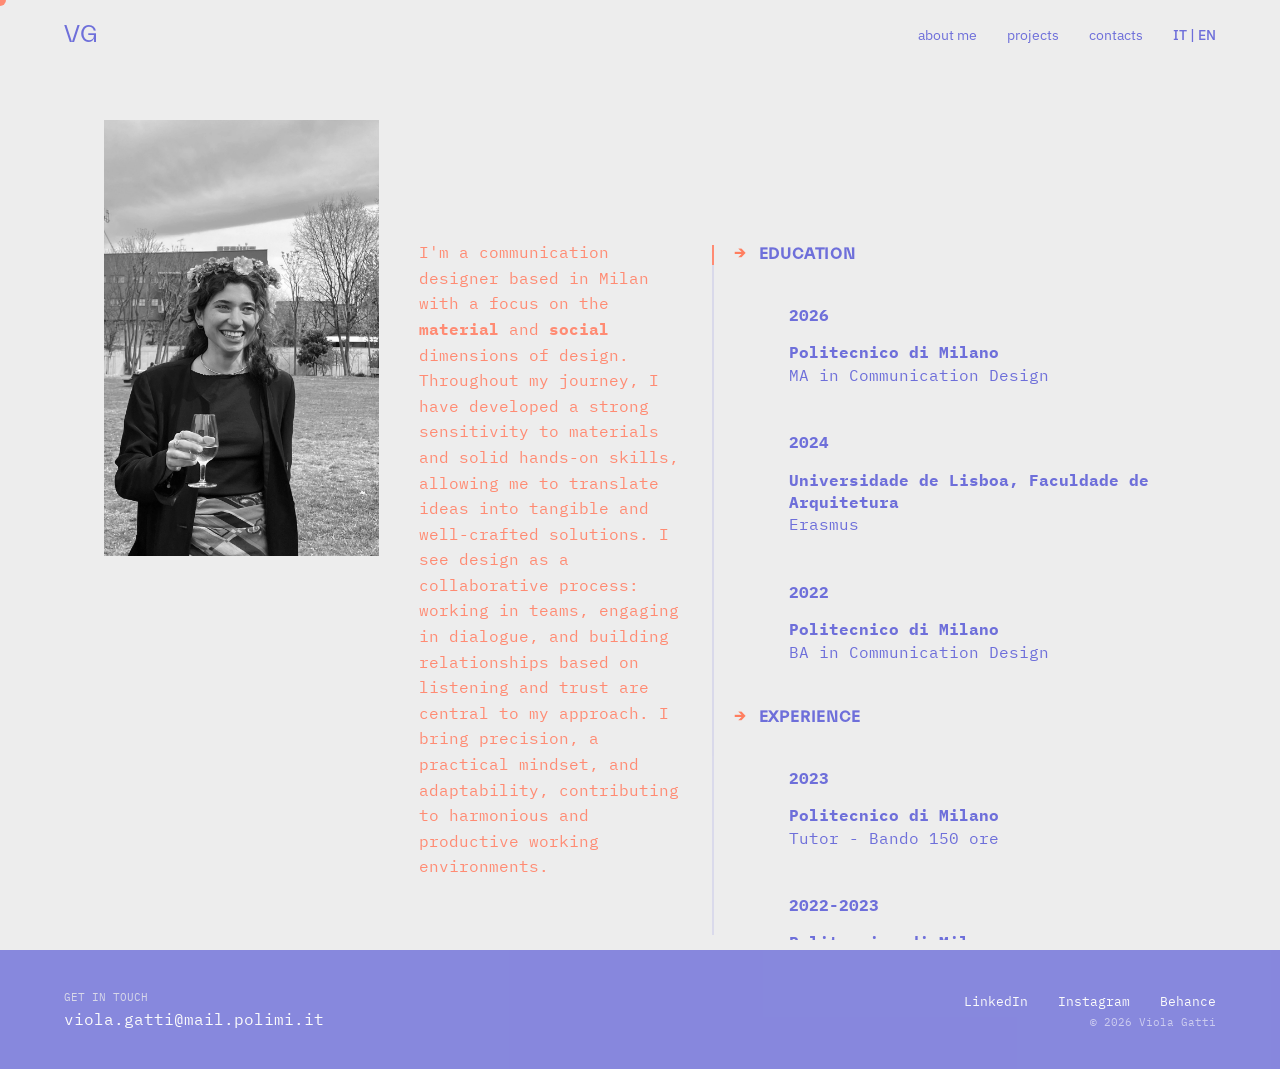
==== commit 5549c8a1: "scroll bar e contacts" ====
--- a/about.html
+++ b/about.html
@@ -24,7 +24,7 @@
         <nav id="nav-menu">
             <a href="about.html">about me</a>
             <a href="projects.html">projects</a>
-            <a href="#contacts">contacts</a>
+            <a href="contacts.html">contacts</a>
             <span class="lang-switch">IT | EN</span>
         </nav>
     </div>
@@ -39,11 +39,15 @@
     <!-- Colonna 2: Testo Mono al bottom (Larghezza aumentata) -->
     <div class="col-info">
         <div class="info-bottom">
-            <p>I'm a communication designer with a focus on the <span class="trigger-word">material</span> and <span class="trigger-word">social</span> dimensions of design. Throughout my journey, I have developed a strong sensitivity to materials and solid hands-on skills, allowing me to translate ideas into tangible and well-crafted solutions. I see design as a collaborative process: working in teams, engaging in dialogue, and building relationships based on listening and trust are central to my approach. I bring precision, a practical mindset, and adaptability, contributing to harmonious and productive working environments.</p>
+            <p>I'm a communication designer based in Milan with a focus on the <span class="trigger-word">material</span> and <span class="trigger-word">social</span> dimensions of design. Throughout my journey, I have developed a strong sensitivity to materials and solid hands-on skills, allowing me to translate ideas into tangible and well-crafted solutions. I see design as a collaborative process: working in teams, engaging in dialogue, and building relationships based on listening and trust are central to my approach. I bring precision, a practical mindset, and adaptability, contributing to harmonious and productive working environments.</p>
         </div>
     </div>
 
-    <!-- Colonna 3: Testo lungo (La più larga, scorrevole) -->
+   <div class="scroll-progress-container-left">
+        <div class="scroll-progress-bar"></div>
+    </div> 
+     <!-- Colonna 3: Testo lungo (La più larga, scorrevole) -->
+     
     <div class="col-text">
         <div class="scroll-content">
             
@@ -130,95 +134,7 @@
 
 <div id="hover-preview-container"></div>
 
-<script>
-     const cursor = document.getElementById('cursor-effect');
-            document.addEventListener('mousemove', (e) => {
-        // Usiamo requestAnimationFrame per prestazioni migliori durante lo scroll
-        requestAnimationFrame(() => {
-            cursor.style.left = e.clientX + 'px';
-            cursor.style.top = e.clientY + 'px';
-             });
-         });
-         
-                 const burger = document.getElementById('burger');
-        const nav = document.getElementById('nav-menu');
-
-        burger.addEventListener('click', () => {
-            nav.classList.toggle('active');
-            burger.classList.toggle('active'); // Fa incrociare le linee e le colora di arancione
-        });
-
-        // Chiudi il menu quando clicchi un link
-        document.querySelectorAll('nav a').forEach(link => {
-            link.addEventListener('click', () => {
-                nav.classList.remove('active');
-                burger.classList.remove('active');
-            });
-        });
-        
-        // --- LOGICA TRIGGER WORDS ---
-const triggers = document.querySelectorAll('.trigger-word');
-const previewContainer = document.getElementById('hover-preview-container');
-const preloadedImages = {};
-
-// Precaricamento
-triggers.forEach(trigger => {
-    const src = trigger.getAttribute('data-img');
-    if (src) {
-        const img = new Image();
-        img.src = src;
-        preloadedImages[src] = img;
-    }
-});
-
-triggers.forEach(trigger => {
-    trigger.addEventListener('mouseenter', () => {
-        const imgSrc = trigger.getAttribute('data-img');
-        
-        if (preloadedImages[imgSrc]) {
-            while (previewContainer.firstChild) {
-                previewContainer.removeChild(previewContainer.firstChild);
-            }
-            
-            // Aggiungiamo l'immagine
-            previewContainer.appendChild(preloadedImages[imgSrc]);
-            previewContainer.style.display = 'block';
-        }
-    });
-
-    trigger.addEventListener('mousemove', (e) => {
-        requestAnimationFrame(() => {
-            // Posizionamento rispetto al cursore
-            previewContainer.style.left = (e.clientX + 20) + 'px';
-            previewContainer.style.top = (e.clientY - 150) + 'px';
-        });
-    });
-
-    trigger.addEventListener('mouseleave', () => {
-        previewContainer.style.display = 'none';
-        previewContainer.innerHTML = '';
-    });
-}); 
-document.addEventListener("DOMContentLoaded", () => {
-    // Selezioniamo sia le immagini che i contenitori vimeo
-    const elementsToWatch = document.querySelectorAll('.gallery-item img, .vimeo-container, .col-image');
-
-    const observerOptions = {
-        root: null, // usa il viewport
-        rootMargin: '-30% 0px -30% 0px', // "Taglia" l'area di attivazione al centro
-        threshold: 0.5 // l'elemento deve essere visibile almeno al 50%
-    };
-
-    const observer = new IntersectionObserver((entries) => {
-        entries.forEach(entry => {
-            if (entry.isIntersecting) {
-                entry.target.classList.add('active-mobile');
-            } else {
-                entry.target.classList.remove('active-mobile');
-            }
-        });
-    }, observerOptions);
-
-    elementsToWatch.forEach(el => observer.observe(el));
-});
-</script>+<script src="https://player.vimeo.com/api/player.js"></script>
+<script src="script.js"></script>
+</body>
+</html>
--- a/style.css
+++ b/style.css
@@ -40,7 +40,12 @@
     font-family: var(--font-main);
     overflow: hidden;
     cursor: none;
-}
+    display: flex;
+    flex-direction: column;
+    min-height: 100vh;
+    background-color: #ededed;
+}
+
 body, html {
     overflow-x: hidden;
     overflow-y: auto;
@@ -114,6 +119,7 @@
     padding: 40px 5%; /* Ridotto il padding per renderlo una fascia più compatta */
     margin-top: 0;
     z-index: 100;
+    opacity: 80%;
 }
 
 .footer-content {
@@ -188,7 +194,7 @@
         gap: 30px;
     }
     .footer-right {
-        text-align: left;
+        text-align: center;
     }
     .social-links a {
         margin-left: 0;
@@ -249,6 +255,9 @@
     display: flex;
     justify-content: space-between; 
     margin-bottom: 0.5vw;
+    position: relative;
+    z-index: 10; /* Lo tiene sopra eventuali aree invisibili del titolo */
+    pointer-events: none;
 }
 
 .hero-sub-link {
@@ -256,6 +265,7 @@
     color: inherit;        /* Prende il viola dalla variabile --primary del padre */
     transition: color 0.2s ease; /* Transizione veloce e fluida */
     cursor: pointer;
+    pointer-events: auto;    
 }
 
 /* L'hover colora solo la parola su cui si trova il mouse */
@@ -275,20 +285,22 @@
     text-align-last: justify; 
     margin: 0;
     letter-spacing: -0.02em; /* Opzionale: per un look più compatto e pro */
-    text-decoration: none
-}
-
-/* Rimuove la sottolineatura di default e imposta il colore ereditato */
+    text-decoration: none;
+    pointer-events: none;
+}
+
 .hero-link {
     text-decoration: none;
     color: inherit; 
     transition: color 0.3s ease;
-}
-
-/* Effetto Hover: la scritta diventa arancione */
+    pointer-events: auto; /* Solo il link/testo reagisce al mouse */
+    display: inline-block; /* Fondamentale per limitare l'area di hover */
+    width: 100%;
+}
 .hero-link:hover {
-    color: var(--secondary); /* Usa la tua variabile arancione */
-}
+    color: var(--secondary);
+}
+
 
 @media screen and (max-width: 768px) {
     /* Ancoraggio estremo al fondo */
@@ -371,7 +383,14 @@
 
 @media screen and (max-width: 768px) {
     .spawned-img {
-        width: 120px; /* Più piccole su mobile per non coprire tutto */
+        width: 120px;
+        /* Riduciamo o eliminiamo il drop-shadow su mobile se lagga */
+        filter: grayscale(100%); 
+        /* Usiamo un'ombra più semplice se necessaria */
+        box-shadow: 0 5px 15px rgba(0,0,0,0.1); 
+        
+        /* Accorciamo ancora la transizione su mobile */
+        transition: transform 0.3s ease-out, opacity 0.2s ease-out;
     }
 }
 
@@ -522,7 +541,7 @@
 
 /* Colonna 2: Info Mono */
 .col-info {
-    width: 25%;
+    width: 28%;
     height: calc(100vh - 70px);
     padding: 60px 20px; /* Gutter bilanciato ai lati */
     display: flex;
@@ -537,10 +556,31 @@
     padding: 15vh 40px 60px 20px; /* Padding sinistro ridotto (Gutter) */
     overflow-y: auto;
     scrollbar-width: none;
+    position:relative;
 }
 .col-text::-webkit-scrollbar {
     display: none;
 }
+
+  .scroll-progress-container-left {
+    position: sticky;
+    top: 15vh; /* Allineata all'inizio del tuo padding-top */
+    float: left; /* Spostata a sinistra */
+    width: 2px;
+    height: 690px; /* Più corta come richiesto */
+    background-color: rgba(110, 111, 218, 0.15); 
+    margin-bottom: -220px; /* Pareggia l'altezza per non occupare spazio verticale */
+    z-index: 2000;
+    pointer-events: none;
+}
+
+.scroll-progress-bar {
+    width: 100%;
+    height: 15px; /* Parte già visibile */
+    background-color: var(--secondary);
+    transition: height 0.1s linear;
+}
+
 /* Stile per le parole trigger */
 .trigger-word {
     font-weight: 700;
@@ -820,6 +860,44 @@
     transform: none;
 }
 
+.col-gallery {
+    position: relative; 
+    width: 65%;
+    height: calc(100vh - 80px);
+    padding: 25px 1vw 2vw 3vw;
+    overflow-y: auto;
+    display: flex;
+    flex-direction: column;
+    gap: 50px;
+    scrollbar-width: none;
+}
+
+.scroll-progress-container {
+    position: sticky;
+    top: 40px; /* Distanza dall'alto del contenitore mentre scorri */
+    float: right; /* La spinge verso la sidebar */
+    width: 2px;
+    height: 815px; /* Altezza visibile della barra */
+    background-color: rgba(110, 111, 218, 0.2); /* Grigio/Viola chiaro visibile subito */
+    z-index: 9999;
+    pointer-events: none;
+    display: block !important;
+    margin-left: 2vw;
+}
+
+.scroll-progress-bar {
+    width: 100%;
+    height: 20px; /* ALTEZZA MINIMA: così l'arancione si vede da subito */
+    background-color: var(--secondary);
+    transition: height 0.1s ease-out;
+}
+/* Su mobile la nascondiamo per evitare sovrapposizioni */
+@media screen and (max-width: 768px) {
+    .scroll-progress-container {
+        display: none;
+    }
+}
+
 /* Colonna Sidebar: FERMA */
 .col-sidebar {
     width: 35%;
@@ -837,6 +915,7 @@
     font-family: var(--font-main);
     font-weight: 500; /* Richiama Everett-Medium */
     font-size: 2rem;
+    text-transform: uppercase;
     color: var(--primary);
     width: 100%;
     margin: 0;
@@ -900,6 +979,16 @@
     filter: grayscale(100%);
     transition: filter 0.5s ease;
 }
+#poster {
+    width: 50%;
+    height: auto;
+    display: block; 
+    margin-left: auto;
+    margin-right: auto;
+    filter: grayscale(100%);
+    transition: filter 0.5s ease;
+}
+#poster:hover { filter: grayscale(0%); }
 
 .gallery-item img:hover { filter: grayscale(0%); }
 
@@ -933,12 +1022,15 @@
 }
 
 /* Regola specifica per le immagini dentro la riga */
-.image-row img {
-    width: calc(33.33% - 10px); /* Divide lo spazio in 3 parti uguali */
+.image-row img, 
+.image-row video {
+    width: calc(33.33% - 10px);
     height: auto;
-    object-fit: contain;        /* Mantiene le proporzioni originali */
+    object-fit: contain;
     filter: grayscale(100%);
-    transition: filter 0.5s ease;
+    /* Rende trasparente lo sfondo bianco del video sul grigio del sito */
+    mix-blend-mode: multiply; 
+    transition: filter 0.5s ease, transform 0.5s ease;
 }
 
 .centered-row {
@@ -948,7 +1040,7 @@
     margin: 30px 0;
 }
 
-centered-row img {
+.centered-row img, .centered-row video  {
     width: calc(33.33% - 10px); 
     height: auto;
     object-fit: contain;
@@ -956,15 +1048,15 @@
     transition: filter 0.5s ease;
 }
 
+
 .centered-row img:hover {
     filter: grayscale(0%);
 
 }
-/* L'hover continua a funzionare come per le altre */
-.image-row img:hover {
+.image-row img:hover, 
+.image-row video:hover {
     filter: grayscale(0%);
 }
-
 
 #appzonzo {
     display: flex;
@@ -1016,6 +1108,17 @@
 /* La prima immagine NON è absolute così da dare l'altezza corretta al contenitore */
 .css-gif img:first-child {
     position: relative;
+}
+
+#mockup-pc img {
+    width: 45%; /* Quasi metà pagina ciascuna */
+    max-width: 600px; /* Evita che diventino giganti su schermi enormi */
+    height: auto;
+    object-fit: contain;
+}
+
+#mockup-pc.centered-row {
+    gap: 20px; /* Riduciamo un po' il gap se le immagini sono molto grandi */
 }
 
 /* Ritardi (Delay) per ogni immagine */
@@ -1065,22 +1168,51 @@
         gap: 50px !important; /* Distanza tra un'immagine e l'altra */
     }
 
-    /* Le righe di immagini (2 o 3 foto) diventano una colonna singola */
-    .image-row, 
-    .centered-row, 
+
+    .image-row .centered-row, 
     #appzonzo {
-        flex-direction: column !important;
-        align-items: center !important;
-        gap: 20px !important;
-    }
-
+        flex-wrap: wrap; 
+        justify-content: center;
+        gap: 15px; /* Spazio tra le due colonne */
+    }
+
+    /* Imposta immagini e video al 50% della larghezza */
     .image-row img, 
+    .image-row video 
     .centered-row img, 
     #appzonzo img {
-        width: 100% !important;
-        max-width: none !important;
-    }
-}
+        width: calc(50% - 10px); /* 2 per riga */
+        height: auto;
+        filter: grayscale(100%);
+        transition: filter 0.6s ease;
+    }
+
+    /* L'effetto colore al centro dello schermo (Intersection Observer) */
+    .image-row img.active-mobile,
+    .image-row video.active-mobile {
+        filter: grayscale(0%) !important;
+    }
+#mockup-pc {
+        flex-direction: column; /* Le mette in verticale */
+        align-items: center;    /* Le centra orizzontalmente */
+        gap: 30px;              /* Spazio verticale tra le due immagini */
+    }
+
+    #mockup-pc img {
+        width: 90%; /* Occupano quasi tutta la larghezza dello smartphone */
+        filter: grayscale(100%);
+        transition: filter 0.6s ease;
+    }
+
+    /* Mantieni l'effetto colore al centro anche qui */
+    #mockup-pc img.active-mobile {
+        filter: grayscale(0%) !important;
+    }
+  
+
+
+}
+
 .vimeo-container {
     position: relative;
     padding-bottom: 56.25%; /* Ratio 16:9 */
@@ -1198,9 +1330,12 @@
         width: 100%; /* Su mobile occupa tutto e si allinea a sx */
         text-align: left;
     }
+    .col-image img,
+    .gallery-item img 
+    .image-row img, 
+    .image-row video, 
     .vimeo-container iframe,
-    .col-image img,
-    .gallery-item img {
+    #mockup-pc img{
         filter: grayscale(100%);
         transition: filter 0.4s ease;
     }
@@ -1213,4 +1348,76 @@
     }
 }
 
-
+/* CONTATTI */
+.contact-item.item-title {
+    position: absolute;
+    transform: translate(-50%, -50%);
+    text-decoration: none;
+    font-family: 'IBM Plex Mono', monospace;
+    font-size: 1.5rem; /* Dimensione unica per tutti */
+    font-weight: 500;
+    color: #6e6fda; /* Il tuo viola pieno */
+    white-space: nowrap;
+    transition: all 0.3s cubic-bezier(0.175, 0.885, 0.32, 1.275); /* Effetto molla */
+    z-index: 10;
+}
+
+/* Hover: cambiano colore e si spostano leggermente */
+.contact-item.item-title:hover {
+    color: var(--secondary); /* Diventa arancione */
+    transform: translate(-50%, -50%) scale(1.1);
+    z-index: 20;
+}
+
+.contact-item .arrow {
+    color: var(--secondary);
+    margin-right: 8px;
+    font-weight: bold;
+}
+
+/* Dati tecnici negli angoli */
+.contact-data {
+    position: absolute;
+    bottom: 40px;
+    left: 40px;
+    right: 40px;
+    display: flex;
+    justify-content: space-between;
+    font-family: 'IBM Plex Mono', monospace;
+    font-size: 0.75rem;
+    color: #999;
+    text-transform: uppercase;
+}
+
+.label { color: #6e6fda; font-weight: bold; }
+
+/* Mobile: in colonna se lo schermo è piccolo */
+@media screen and (max-width: 768px) {
+    .contact-wrapper {
+        display: flex;
+        flex-direction: column;
+        justify-content: center;
+        align-items: center;
+        height: 60vh;
+        gap: 25px;
+    }
+    .contact-item.item-title {
+        position: static !important;
+        transform: none !important;
+        font-size: 1.3rem;
+    }
+
+    .contact-data {
+        position: relative;
+        flex-direction: column;
+        gap: 20px;
+        bottom: 0;
+        left: 0;
+        text-align: center !important;
+        padding-top: 40px;
+    }
+    .data-block { text-align: center !important; }
+}
+
+
+
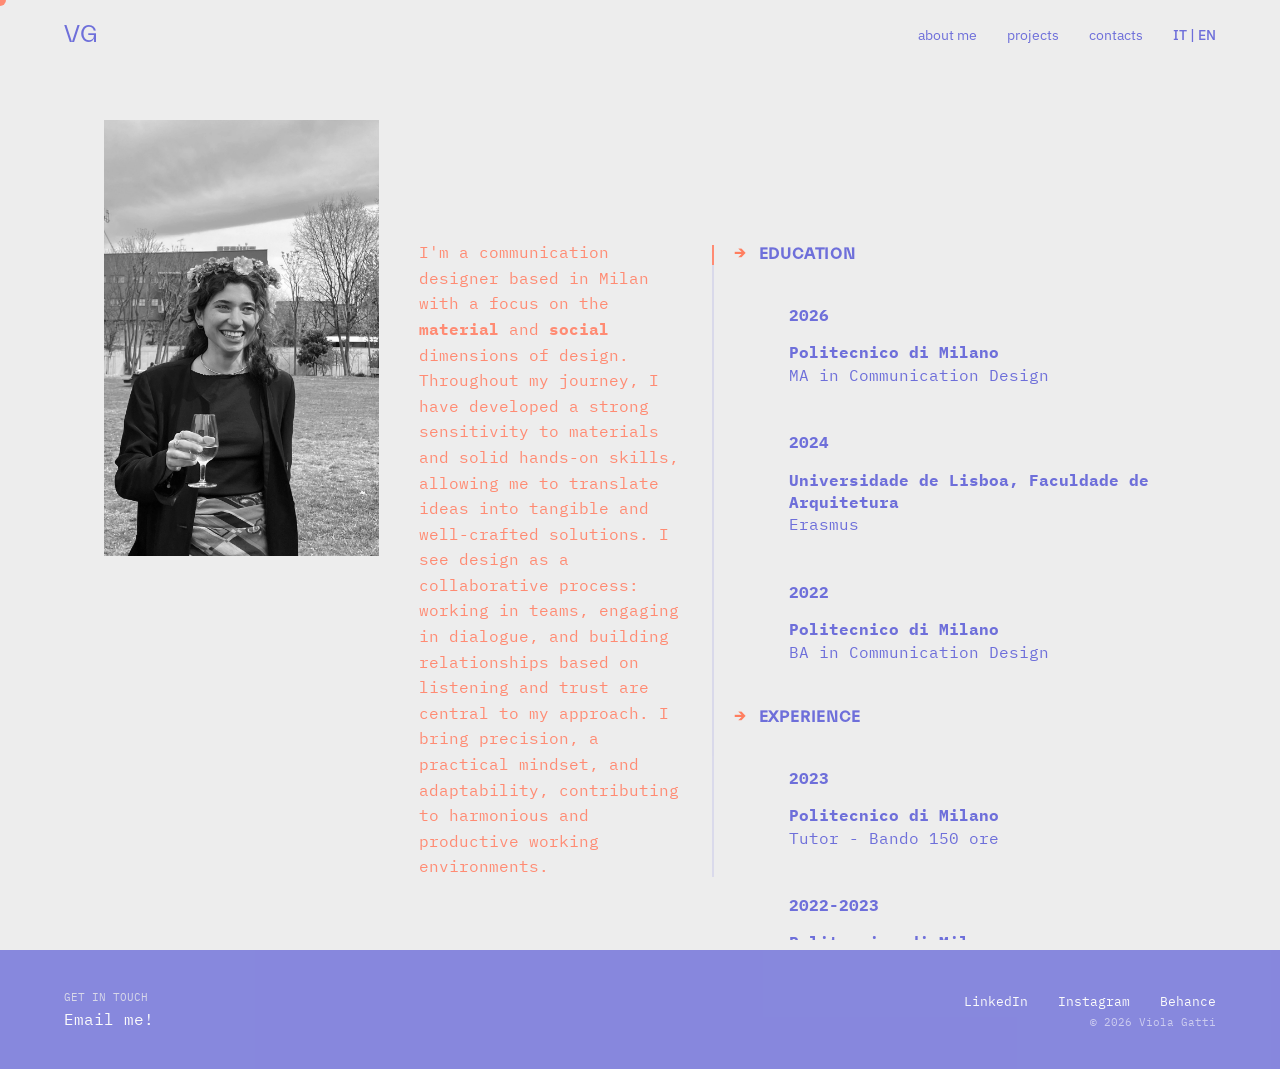
==== commit 580ee1c3: "aggiustato barra scroll e footer" ====
--- a/about.html
+++ b/about.html
@@ -119,7 +119,7 @@
     <div class="footer-content">
         <div class="footer-left">
             <p class="footer-label">Get in touch</p>
-            <a href="mailto:viola.gatti@mail.polimi.it" class="footer-email">viola.gatti@mail.polimi.it</a>
+            <a href="mailto:violadelpensierogatti@gmail.com" class="footer-email">Email me!</a>
         </div>
         <div class="footer-right">
             <div class="social-links">
--- a/style.css
+++ b/style.css
@@ -567,7 +567,7 @@
     top: 15vh; /* Allineata all'inizio del tuo padding-top */
     float: left; /* Spostata a sinistra */
     width: 2px;
-    height: 690px; /* Più corta come richiesto */
+    height: 80%; /* Più corta come richiesto */
     background-color: rgba(110, 111, 218, 0.15); 
     margin-bottom: -220px; /* Pareggia l'altezza per non occupare spazio verticale */
     z-index: 2000;
@@ -877,7 +877,7 @@
     top: 40px; /* Distanza dall'alto del contenitore mentre scorri */
     float: right; /* La spinge verso la sidebar */
     width: 2px;
-    height: 815px; /* Altezza visibile della barra */
+    height: 91%; /* Altezza visibile della barra */
     background-color: rgba(110, 111, 218, 0.2); /* Grigio/Viola chiaro visibile subito */
     z-index: 9999;
     pointer-events: none;
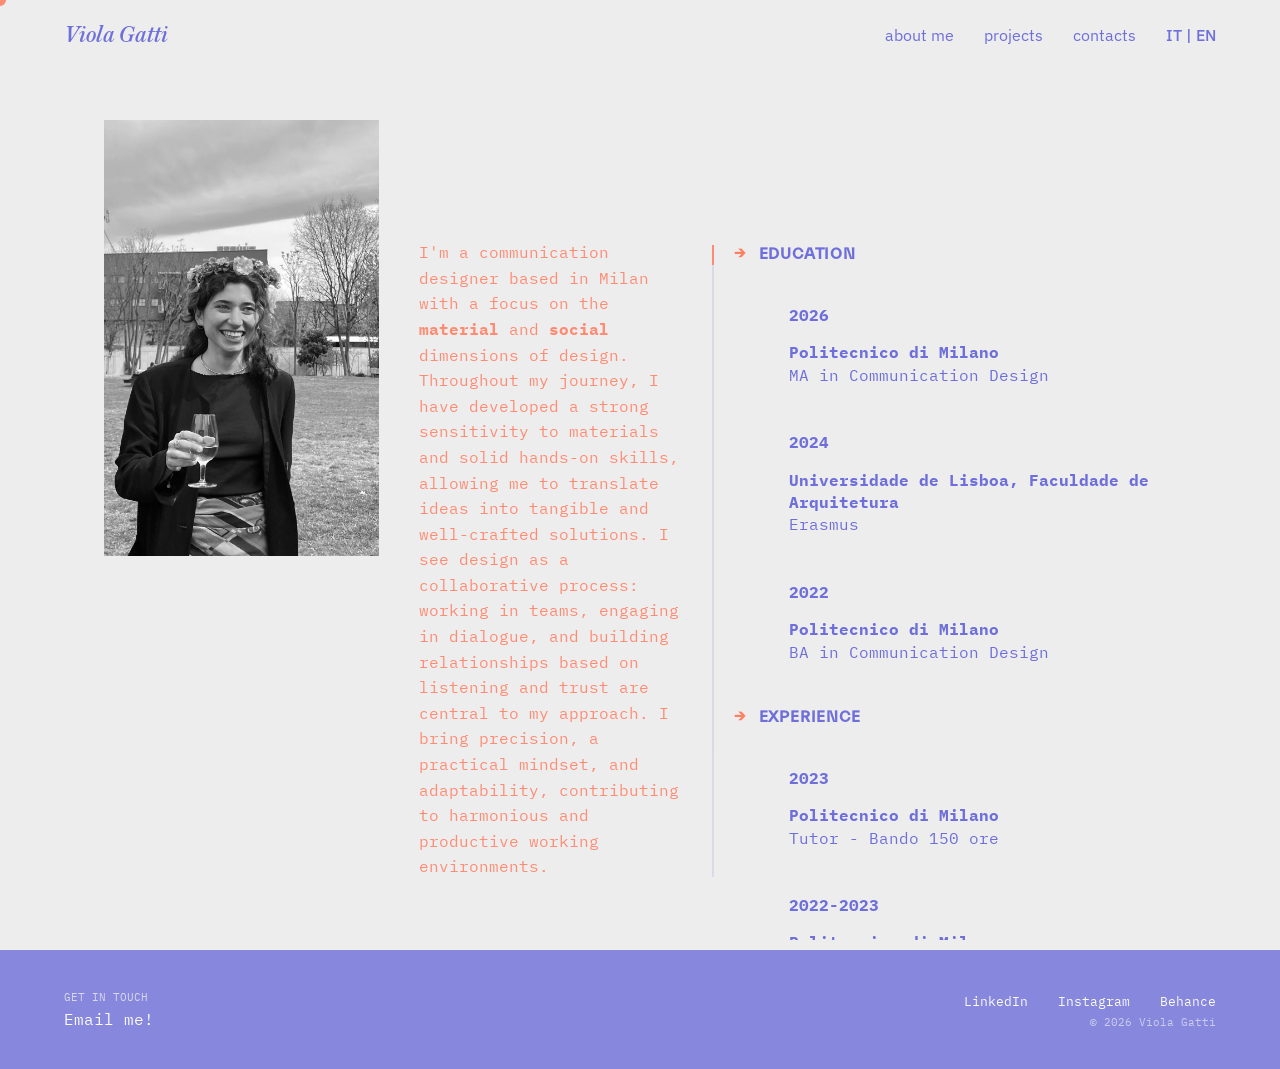
==== commit 00369c7c: "cambio hero e font corsivo" ====
--- a/about.html
+++ b/about.html
@@ -14,7 +14,7 @@
 
  <header>
     <div class="header-content">
-        <a href="index.html" class="logo" style="text-decoration: none;">VG</a>
+        <a href="index.html" class="logo" style="text-decoration: none;">Viola Gatti</a>
         
         <div class="burger" id="burger">
             <span></span>
--- a/style.css
+++ b/style.css
@@ -19,6 +19,21 @@
     font-weight: 500; /* Medium */
     font-style: normal;
 }
+@font-face {
+    font-family: 'Austin';
+    src: url('fonts/Austin-SemiboldItalic.otf') format('opentype');
+    font-weight: 500; /* Semi-Bold */
+    font-style: normal;
+}
+
+@font-face {
+    font-family: 'Austin';
+    src: url('fonts/Austin-ItalicNo2.otf') format('opentype');
+    font-weight: 300; 
+    font-style: normal;
+}
+
+
 
 /* Reset e Variabili */
 * {
@@ -33,6 +48,7 @@
     --secondary: #FF8B73;
     --font-main: 'Everett', sans-serif;
     --font-menu: 'IBM Plex Sans', sans-serif; 
+    --font-hero: 'Austin';
 }
 
 body {
@@ -52,6 +68,10 @@
     height: auto;
 }
 
+.body-index {
+    background-color: var(--primary);
+}
+
 /* Header */
 header {
     height: 70px;
@@ -65,6 +85,8 @@
     z-index: 1000;
 }
 
+
+
 .header-content {
     width: 100%;
     display: flex;
@@ -73,9 +95,11 @@
 }
 
 .logo {
-    font-weight: medium;
+    font-family: var(--font-hero);
+    font-weight: 300;
     font-size: 1.5rem;
     color: var(--primary);
+    letter-spacing: 4%;
 }
 
 nav a {
@@ -83,24 +107,40 @@
     text-decoration: none;
     color: var(--primary);
     margin-left: 30px;
-    font-size: 0.85rem;
+    font-size: 1rem;
     font-weight: 400;
     text-transform: lowercase; /* Mantiene about me, projects, contacts minuscoli */
     transition: color 0.3s ease;
     display: block;
 }
 
+#nav-menu-index a {
+    color: var(--bg-color);
+}
+#lang-switch-index {
+    color: var(--bg-color);
+}
+
+
 .lang-switch {
     font-family: var(--font-menu);
     color: var(--primary);
     margin-left: 30px;
-    font-size: 0.85rem;
+    font-size: 1rem;
     font-weight: 500; /* Leggermente più marcato per lo switch */
     text-transform: uppercase; /* Forza IT | EN in maiuscolo */
     cursor: pointer;
 }
 
 nav a:hover, .lang-switch:hover {
+    color: var(--secondary);
+}
+
+#nav-menu-index a:hover, #lang-switch-index:hover {
+    color: var(--secondary);
+}
+
+.logo:hover {
     color: var(--secondary);
 }
 
@@ -120,8 +160,8 @@
     margin-top: 0;
     z-index: 100;
     opacity: 80%;
-}
-
+    position: relative;
+ }
 .footer-content {
     display: flex;
     justify-content: space-between;
@@ -246,18 +286,19 @@
 }
 
 .hero-subtitle {
-    color: var(--primary);
-    font-family: var(--font-main); /* Assicurati che usi Everett */
-    font-size: 4vw; 
+    color: var(--bg-color);
+    font-family: var(--font-main); 
+    font-size: 3.5vw; 
     line-height: 1;
-    text-transform: lowercase;
-    width: 100%; 
-    display: flex;
+    text-transform: uppercase;
+    width: 97%; 
+    display: flex;
+    text-align: justify;
     justify-content: space-between; 
-    margin-bottom: 0.5vw;
     position: relative;
     z-index: 10; /* Lo tiene sopra eventuali aree invisibili del titolo */
     pointer-events: none;
+    margin-left: 2vw;
 }
 
 .hero-sub-link {
@@ -275,18 +316,17 @@
 
 /* Assicurati che anche il titolo abbia la larghezza piena */
 .hero-title {
-    color: var(--primary);
-    font-size: 15.5vw;
+    font-family: var(--font-hero);
+    font-weight: 300;
+    color: var(--bg-color);
+    font-size: 22vw;
     line-height: 0.8;
     white-space: nowrap;
-    width: 100%; /* Forza la larghezza totale */
     justify-content: space-between;
     text-align: justify;
-    text-align-last: justify; 
-    margin: 0;
-    letter-spacing: -0.02em; /* Opzionale: per un look più compatto e pro */
     text-decoration: none;
     pointer-events: none;
+    margin: 0;
 }
 
 .hero-link {
@@ -311,9 +351,8 @@
     .hero-bottom-container {
         display:flex;
         padding: 0 1%; /* Margine laterale minimo per far toccare quasi i bordi */
-        box-sizing: border-box;
         width: 94%; /* Manteniamo la stessa proporzione del desktop */
-        margin: 0 auto;
+        align-items: center;
     }
 
     /* Sottotitolo più grande sopra il titolo */
@@ -321,32 +360,27 @@
         display: flex;
         flex-direction: row;
         justify-content: space-between; 
-        width: 100%;
-        font-size: 5.5vw; /* Ingrandito come richiesto */
-        margin-bottom: 16px; /* Poco margine sotto rispetto al titolo */
-        text-transform: lowercase;
+        width: 98%;
+        font-size: 3.8vw; /* Ingrandito come richiesto */
+
     }
 
     /* Titolo: Uno sopra l'altro, occupa tutta la larghezza */
     .hero-title {
-        flex-direction: column; 
-        font-size: 32vw; /* Dimensione massimizzata per l'impatto */
+        font-size: 21vw; /* Dimensione massimizzata per l'impatto */
         /* font-weight: 500; */
-        line-height: 0.8; /* Line-height ridotto per "impacchettare" le scritte */
+        line-height: 0.9; /* Line-height ridotto per "impacchettare" le scritte */
         width: 100%;
-        margin: 0;
         text-align: justify;
     }
 
     /* Forza VIOLA e GATTI a stirarsi da bordo a bordo */
     .hero-title span {
-        display: block;
         width: 100%;
         text-align-last: justify; /* Fondamentale per il full-width su singola parola */
-        text-transform: uppercase;
     }
     .hero-link:hover {
-    color: var(--primary); /* Usa la tua variabile arancione */
+    color: var(--secondary); /* Usa la tua variabile arancione */
 }
 
 
@@ -562,7 +596,7 @@
     display: none;
 }
 
-  .scroll-progress-container-left {
+.scroll-progress-container-left {
     position: sticky;
     top: 15vh; /* Allineata all'inizio del tuo padding-top */
     float: left; /* Spostata a sinistra */
@@ -661,64 +695,85 @@
 /* --- ADAPTIVE LAYOUT (MOBILE) --- */
 
 @media screen and (max-width: 768px) {
+    /* 1. Reset del contenitore principale */
     .about-container {
-        flex-direction: column; /* Impila le colonne verticalmente */
-        height: auto;           /* Permette alla pagina di allungarsi */
-        overflow-y: visible;    /* Abilita lo scroll naturale */
-        padding-top: 60px;     /* Più spazio per l'header mobile */
-    }
-
-    /* Colonna 1: Immagine */
-    .col-image {
+        display: block !important; /* Forza il flusso verticale semplice */
+        height: auto !important;
+        min-height: 100vh;
+        overflow-y: visible !important;
+        padding-top: 80px; /* Spazio per il logo/burger */
+    }
+
+    /* 2. Reset universale per le colonne */
+    .col-image, .col-info, .col-text {
+        width: 100% !important;
+        height: auto !important; /* Impedisce di bloccare l'altezza */
+        position: static !important; /* Rimuove eventuali fix/absolute */
+        padding: 40px 8% !important; /* Padding uniforme */
+        display: block !important;
+        overflow: visible !important; /* Rimuove barre di scorrimento interne */
+    }
+
+    /* Immagine */
+    .fixed-img {
         width: 100%;
+        max-width: 400px; /* Evita che diventi gigantesca */
         height: auto;
-        padding: 20px 5%;     /* Margini laterali uniformi */
-        justify-content: center;
-    }
-
-    .fixed-img {
-        max-height: 50vh;      /* Non troppo grande per lasciare spazio al testo */
-        filter: grayscale(0%); /* Sempre a colori su mobile */
-    }
-
-    /* Colonna 2: Testo di presentazione (Info Mono) */
+        max-height: none;
+        margin: 0 auto;
+        display: block;
+        filter: grayscale(100%) !important; 
+        transition: filter 0.8s ease;
+    }
+.fixed-img.active-mobile,
+    .col-image.active-mobile .fixed-img {
+        filter: grayscale(0%) !important;
+    }
+    /* Colonna Info (quella centrale) */
     .col-info {
-        width: 100%;
-        height: auto;
-        padding: 30px 5%;
-        justify-content: flex-start; /* Su mobile meglio allineato in alto */
+        background-color: transparent; /* Se vuoi mantenere continuità */
     }
 
     .info-bottom p {
-        font-size: 0.95rem;    /* Leggermente più piccolo per leggibilità */
+        font-size: 1rem;
+        line-height: 1.5;
         text-align: left;
     }
 
-    /* Colonna 3: Curriculum */
+    /* Colonna Resume/Text */
     .col-text {
-        width: 100%;
-        height: auto;
-        padding: 40px 5%;      /* Reset del padding 20vh del desktop */
-        overflow-y: visible;   /* Lo scroll è gestito dal body */
-    }
-
-    /* Ottimizzazione dettagli curriculum */
+        border-left: none !important; /* Rimuove bordi se presenti nel desktop */
+        padding-bottom: 80px !important; /* Spazio prima del footer */
+    }
+
+    /* Ottimizzazione elementi CV */
     .resume-item {
-        padding-left: 26px;       /* Rimuoviamo lo sbalzo a destra per guadagnare spazio */
-        margin-bottom: 35px;
-    }
-
-    .section-title {
-        margin-bottom: 25px;
-        font-size: 1.1rem;
-    }
-
-    .cv-link {
-        padding-left: 0;       /* Allineato a sinistra */
-        margin-top: 20px;
-        margin-bottom: 60px;
-        width: 100%;
-        text-align: left;
+padding-left: 26px; /* Rimuoviamo lo sbalzo a destra per guadagnare spazio */
+margin-bottom: 35px;
+}
+
+.section-title {
+margin-bottom: 25px;
+font-size: 1.1rem;
+}
+.cv-link {
+padding-left: 0; /* Allineato a sinistra */
+margin-top: 20px;
+margin-bottom: 60px;
+width: 100%;
+text-align: left;
+}
+
+    /* Nascondiamo definitivamente la barra di scorrimento e i suoi contenitori */
+    .scroll-progress-container-left,
+    .scroll-progress-bar,
+    .col-text::-webkit-scrollbar {
+        display: none !important;
+    }
+
+    /* Rimuoviamo scrollbar per Firefox */
+    .col-text {
+        scrollbar-width: none;
     }
 }
 /* --- Pagina Projects --- */
@@ -771,6 +826,32 @@
     color: var(--primary);
     text-transform: uppercase;
     width: 35%; /* Occupa la parte sinistra */
+}
+
+/* --- EFFETTO HOVER --- */
+.project-item:hover .project-name {
+    color: var(--secondary);
+    font-family: var(--font-hero); /* Cambia il font */
+    font-weight: 300;
+    
+    /* Animazione di rotazione/distorsione */
+    animation: rotateFont 0.4s forwards cubic-bezier(0.175, 0.885, 0.32, 1.275);
+}
+
+/* --- KEYFRAMES ANIMAZIONE --- */
+@keyframes rotateFont {
+    0% {
+        transform: rotateX(0deg) skewX(0deg);
+        opacity: 1;
+    }
+    40% {
+        transform: rotateX(90deg) skewX(10deg); /* Si "chiude" a metà */
+        opacity: 0.5;
+    }
+    100% {
+        transform: rotateX(0deg) skewX(0deg); /* Si riapre col nuovo font */
+        opacity: 1;
+    }
 }
 
 .project-category {
@@ -814,7 +895,16 @@
     .project-name {
         font-size: 2.4rem;
     }
-}
+    .project-item:hover .project-name {
+        animation: none; /* Rimuoviamo l'animazione su mobile per leggibilità */
+        font-family: var(--font-hero); /* Se vuoi che cambi comunque il font */
+    }
+    .project-name {
+        font-size: 2.4rem;
+        display: block; /* Su mobile meglio bloccare per evitare reflow */
+    }
+}
+
 
 /* --- zonzo --- */
 
@@ -1330,24 +1420,56 @@
         width: 100%; /* Su mobile occupa tutto e si allinea a sx */
         text-align: left;
     }
+}
+
+/* --- GESTIONE COLORE MOBILE (Intersection Observer) --- */
+@media screen and (max-width: 768px) {
+    /* 1. Stato Base: Tutto Grigio */
+    .gallery-item img, 
+    .vimeo-container iframe, 
+    .image-row img, 
+    .image-row video,
+    .centered-row img,
+    .centered-row video,
+    #mockup-pc img,
+    #appzonzo img,
     .col-image img,
-    .gallery-item img 
-    .image-row img, 
-    .image-row video, 
-    .vimeo-container iframe,
-    #mockup-pc img{
-        filter: grayscale(100%);
-        transition: filter 0.4s ease;
-    }
-
-    /* Classe che applicheremo col JavaScript */
-    .vimeo-container.active-mobile iframe,
-    .col-image img.active-mobile,
-    .gallery-item img.active-mobile {
+    .fixed-img img,
+    .css-gif img,
+    #poster {
+        filter: grayscale(100%) !important; 
+        transition: filter 0.8s ease;
+    }
+
+    /* 2. Stato Attivo: Se la classe è sull'elemento stesso */
+    .active-mobile, 
+    img.active-mobile, 
+    video.active-mobile,
+    iframe.active-mobile {
         filter: grayscale(0%) !important;
     }
-}
-
+
+    /* 3. Stato Attivo: Se la classe è sul contenitore (fondamentale per righe e video) */
+    .active-mobile img,
+    .active-mobile video,
+    .active-mobile iframe {
+        filter: grayscale(0%) !important;
+    }
+}
+
+/* --- HOVER DESKTOP (Solo sopra i 768px) --- */
+@media (min-width: 769px) {
+    .col-image img:hover,
+    .gallery-item img:hover, 
+    .vimeo-container:hover iframe,
+    .image-row img:hover,
+    .image-row video:hover,
+    #poster:hover,
+    #mockup-pc img:hover,
+    #appzonzo img:hover {
+        filter: grayscale(0%) !important;
+    }
+}
 /* CONTATTI */
 .contact-item.item-title {
     position: absolute;
